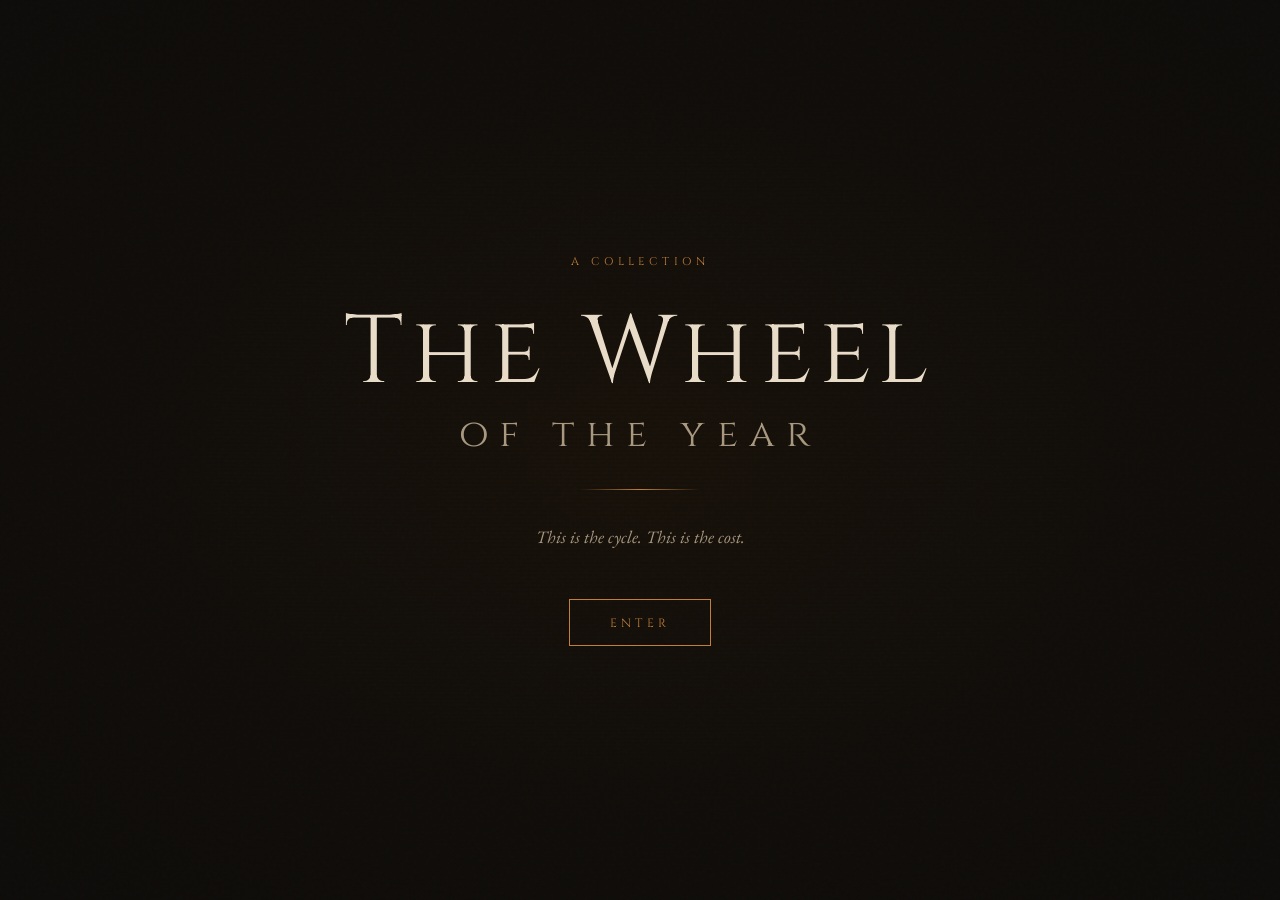
==== wheel.html @ da18263e "Initial commit" ====
<!DOCTYPE html>
<html lang="en">
<head>
<meta charset="UTF-8">
<meta name="viewport" content="width=device-width, initial-scale=1.0">
<title>The Wheel</title>
<link rel="preconnect" href="https://fonts.googleapis.com">
<link rel="preconnect" href="https://fonts.gstatic.com" crossorigin>
<link href="https://fonts.googleapis.com/css2?family=Cinzel:wght@400;600&family=EB+Garamond:ital,wght@0,400;0,500;1,400&display=swap" rel="stylesheet">
<style>
  *, *::before, *::after { box-sizing: border-box; margin: 0; padding: 0; }

  :root {
    --black: #0d0b09;
    --parchment: #e8dcc8;
    --parchment-dim: #a89880;
    --amber: #c17f3a;
    --amber-bright: #f0a855;
    --forest: #2a3d2e;
    --ash: #6b6560;
    --modal-bg: #141210;
    --modal-border: #3a3028;
  }

  html, body {
    width: 100%; height: 100%;
    background: var(--black);
    color: var(--parchment);
    font-family: 'EB Garamond', serif;
    overflow: hidden;
  }

  /* ── LANDING ── */
  #landing {
    position: fixed; inset: 0;
    display: flex; flex-direction: column;
    align-items: center; justify-content: center;
    z-index: 10;
    transition: opacity 1.2s ease;
  }

  #landing.hidden { opacity: 0; pointer-events: none; }

  .landing-bg {
    position: absolute; inset: 0;
    background:
      radial-gradient(ellipse at center, rgba(13,11,9,0.3) 0%, rgba(13,11,9,0.85) 60%, rgba(13,11,9,0.98) 100%),
      repeating-linear-gradient(
        0deg, transparent, transparent 2px,
        rgba(193,127,58,0.015) 2px, rgba(193,127,58,0.015) 4px
      );
    background-color: #1a1208;
  }

  .landing-bg::after {
    content: '';
    position: absolute; inset: 0;
    background-image: url("data:image/svg+xml,%3Csvg viewBox='0 0 256 256' xmlns='http://www.w3.org/2000/svg'%3E%3Cfilter id='noise'%3E%3CfeTurbulence type='fractalNoise' baseFrequency='0.9' numOctaves='4' stitchTiles='stitch'/%3E%3C/filter%3E%3Crect width='100%25' height='100%25' filter='url(%23noise)' opacity='0.04'/%3E%3C/svg%3E");
    opacity: 0.4;
    pointer-events: none;
  }

  .landing-content {
    position: relative; z-index: 1;
    text-align: center;
    display: flex; flex-direction: column; align-items: center;
    gap: 2rem;
  }

  .landing-eyebrow {
    font-family: 'Cinzel', serif;
    font-size: 0.7rem;
    letter-spacing: 0.4em;
    color: var(--amber);
    text-transform: uppercase;
    opacity: 0;
    animation: fadeUp 1.2s ease 0.3s forwards;
  }

  .landing-title {
    font-family: 'Cinzel', serif;
    font-size: clamp(3rem, 8vw, 6rem);
    font-weight: 400;
    color: var(--parchment);
    letter-spacing: 0.08em;
    line-height: 1.1;
    opacity: 0;
    animation: fadeUp 1.2s ease 0.6s forwards;
  }

  .landing-title span {
    display: block;
    font-size: 0.4em;
    letter-spacing: 0.3em;
    color: var(--parchment-dim);
    margin-top: 0.5rem;
  }

  .landing-divider {
    width: 120px; height: 1px;
    background: linear-gradient(90deg, transparent, var(--amber), transparent);
    opacity: 0;
    animation: fadeUp 1.2s ease 0.9s forwards;
  }

  .landing-sub {
    font-size: 1.1rem;
    font-style: italic;
    color: var(--parchment-dim);
    max-width: 40ch;
    line-height: 1.7;
    opacity: 0;
    animation: fadeUp 1.2s ease 1.1s forwards;
  }

  .enter-btn {
    margin-top: 1rem;
    background: none;
    border: 1px solid var(--amber);
    color: var(--amber);
    font-family: 'Cinzel', serif;
    font-size: 0.75rem;
    letter-spacing: 0.35em;
    text-transform: uppercase;
    padding: 0.9rem 2.5rem;
    cursor: pointer;
    transition: background 0.3s, color 0.3s;
    opacity: 0;
    animation: fadeUp 1.2s ease 1.4s forwards;
  }

  .enter-btn:hover { background: var(--amber); color: var(--black); }

  /* ── WHEEL PAGE ── */
  #wheel-page {
    position: fixed; inset: 0;
    display: flex; flex-direction: column;
    align-items: center; justify-content: center;
    opacity: 0; pointer-events: none;
    transition: opacity 1.2s ease;
  }

  #wheel-page.visible { opacity: 1; pointer-events: all; }

  .wheel-bg {
    position: absolute; inset: 0;
    background: var(--black);
  }

  .wheel-bg::before {
    content: '';
    position: absolute; inset: 0;
    background: radial-gradient(ellipse at center, #1c1508 0%, #0d0b09 70%);
  }

  .wheel-title {
    position: absolute; top: 2rem;
    font-family: 'Cinzel', serif;
    font-size: 0.7rem;
    letter-spacing: 0.4em;
    color: var(--amber);
    text-transform: uppercase;
  }

  .wheel-hint {
    position: absolute; bottom: 2rem;
    font-size: 0.85rem;
    font-style: italic;
    color: var(--ash);
    letter-spacing: 0.05em;
  }

  #wheel-svg {
    position: relative; z-index: 1;
    width: min(85vw, 85vh);
    height: min(85vw, 85vh);
  }

  .wheel-ring { fill: none; stroke: var(--ash); stroke-width: 0.5; opacity: 0.3; }
  .wheel-ring-outer { fill: none; stroke: var(--amber); stroke-width: 0.8; opacity: 0.2; }
  .wheel-spoke { stroke: var(--ash); stroke-width: 0.4; opacity: 0.2; }
  .wheel-cross-spoke { stroke: var(--ash); stroke-width: 0.3; opacity: 0.15; stroke-dasharray: 2 3; }

  .sabbat-node { cursor: pointer; transition: all 0.2s ease; }

  .sabbat-node circle {
    fill: var(--black);
    stroke: var(--ash);
    stroke-width: 0.8;
    transition: all 0.3s ease;
  }

  .sabbat-node:hover circle,
  .sabbat-node.active circle {
    fill: rgba(193,127,58,0.15);
    stroke: var(--amber-bright);
    stroke-width: 1.2;
    filter: drop-shadow(0 0 4px rgba(240,168,85,0.5));
  }

  .sabbat-node text.node-name {
    font-family: 'Cinzel', serif;
    font-size: 5.5px;
    fill: var(--parchment-dim);
    text-anchor: middle;
    dominant-baseline: middle;
    pointer-events: none;
    transition: fill 0.3s ease;
    letter-spacing: 0.5px;
  }

  .sabbat-node:hover text.node-name,
  .sabbat-node.active text.node-name { fill: var(--amber-bright); }

  .sabbat-node text.node-date {
    font-family: 'EB Garamond', serif;
    font-size: 4px;
    fill: var(--ash);
    text-anchor: middle;
    dominant-baseline: middle;
    pointer-events: none;
    font-style: italic;
  }

  .sabbat-node:hover text.node-date { fill: var(--parchment-dim); }

  .wheel-centre-title {
    font-family: 'Cinzel', serif;
    font-size: 7px;
    fill: var(--parchment-dim);
    text-anchor: middle;
    dominant-baseline: middle;
    letter-spacing: 1px;
  }

  .season-label {
    font-family: 'Cinzel', serif;
    font-size: 4px;
    fill: var(--amber);
    text-anchor: middle;
    dominant-baseline: middle;
    letter-spacing: 0.8px;
    opacity: 0.5;
  }

  /* ── PREVIEW MODAL ── */
  #modal-overlay {
    position: fixed; inset: 0;
    background: rgba(13,11,9,0.92);
    z-index: 100;
    opacity: 0; pointer-events: none;
    transition: opacity 0.4s ease;
    display: flex; align-items: center; justify-content: center;
    padding: 2rem;
  }

  #modal-overlay.visible { opacity: 1; pointer-events: all; }

  .modal {
    background: var(--modal-bg);
    border: 1px solid var(--modal-border);
    max-width: 860px; width: 100%;
    max-height: 85vh;
    overflow-y: auto;
    position: relative;
    transform: translateY(20px);
    transition: transform 0.4s ease;
    display: grid;
    grid-template-columns: 1fr 1fr;
    grid-template-rows: auto 1fr auto;
  }

  #modal-overlay.visible .modal { transform: translateY(0); }

  .modal::before {
    content: '';
    display: block;
    grid-column: 1 / -1;
    height: 2px;
    background: linear-gradient(90deg, transparent, var(--amber), transparent);
  }

  .modal-header {
    grid-column: 1 / -1;
    padding: 2rem 2rem 1rem;
    border-bottom: 1px solid var(--modal-border);
    display: flex; justify-content: space-between; align-items: flex-start;
  }

  .modal-sabbat-name {
    font-family: 'Cinzel', serif;
    font-size: clamp(1.5rem, 3vw, 2.2rem);
    font-weight: 400;
    color: var(--parchment);
    letter-spacing: 0.1em;
  }

  .modal-sabbat-date {
    font-size: 0.9rem;
    font-style: italic;
    color: var(--amber);
    margin-top: 0.3rem;
    letter-spacing: 0.05em;
  }

  .modal-close {
    background: none; border: none;
    color: var(--ash); font-size: 1.5rem;
    cursor: pointer; line-height: 1;
    padding: 0.2rem 0.5rem;
    transition: color 0.2s;
    font-family: 'Cinzel', serif;
  }

  .modal-close:hover { color: var(--parchment); }

  .modal-image {
    grid-column: 1;
    padding: 1.5rem;
    display: flex; align-items: flex-start;
  }

  .modal-image img { width: 100%; height: auto; display: block; border: 1px solid var(--modal-border); opacity: 0.9; }

  .modal-image-placeholder {
    width: 100%;
    aspect-ratio: 16/10;
    background: #1a1612;
    border: 1px solid var(--modal-border);
    display: flex; align-items: center; justify-content: center;
  }

  .modal-image-placeholder span {
    font-family: 'Cinzel', serif;
    font-size: 0.65rem;
    letter-spacing: 0.2em;
    color: var(--ash);
    text-transform: uppercase;
  }

  .modal-content {
    grid-column: 2;
    padding: 1.5rem 1.5rem 1.5rem 0;
    overflow-y: auto;
  }

  .modal-description {
    font-size: 0.95rem;
    line-height: 1.8;
    color: var(--parchment-dim);
    margin-bottom: 1.5rem;
    font-style: italic;
    padding-bottom: 1rem;
    border-bottom: 1px solid var(--modal-border);
  }

  .modal-text-label {
    font-family: 'Cinzel', serif;
    font-size: 0.6rem;
    letter-spacing: 0.3em;
    color: var(--amber);
    text-transform: uppercase;
    margin-bottom: 0.8rem;
  }

  .modal-excerpt {
    font-size: 0.95rem;
    line-height: 1.9;
    color: var(--parchment);
  }

  .modal-excerpt p + p { margin-top: 1em; }
  .modal-excerpt em { color: var(--parchment-dim); }

  .modal-footer {
    grid-column: 1 / -1;
    padding: 1rem 2rem;
    border-top: 1px solid var(--modal-border);
    display: flex; gap: 1rem; justify-content: flex-end; align-items: center;
  }

  .modal-link {
    font-family: 'Cinzel', serif;
    font-size: 0.65rem;
    letter-spacing: 0.25em;
    color: var(--amber);
    text-decoration: none;
    text-transform: uppercase;
    border-bottom: 1px solid transparent;
    transition: border-color 0.2s;
    cursor: pointer;
    background: none;
    border-left: none;
    border-right: none;
    border-top: none;
    padding: 0;
  }

  .modal-link:hover { border-bottom-color: var(--amber); }

  .modal::-webkit-scrollbar,
  .modal-content::-webkit-scrollbar { width: 4px; }
  .modal::-webkit-scrollbar-track,
  .modal-content::-webkit-scrollbar-track { background: var(--modal-bg); }
  .modal::-webkit-scrollbar-thumb,
  .modal-content::-webkit-scrollbar-thumb { background: var(--modal-border); }

  /* ── READING MODAL ── */
  #reading-overlay {
    position: fixed; inset: 0;
    background: var(--black);
    z-index: 200;
    opacity: 0; pointer-events: none;
    transition: opacity 0.5s ease;
    overflow-y: auto;
  }

  #reading-overlay.visible { opacity: 1; pointer-events: all; }

  .reading-inner {
    max-width: 680px;
    margin: 0 auto;
    padding: 4rem 2rem 6rem;
  }

  .reading-back {
    display: flex; align-items: center; gap: 0.5rem;
    background: none; border: none;
    color: var(--ash);
    font-family: 'Cinzel', serif;
    font-size: 0.65rem;
    letter-spacing: 0.3em;
    text-transform: uppercase;
    cursor: pointer;
    margin-bottom: 3rem;
    transition: color 0.2s;
    padding: 0;
  }

  .reading-back:hover { color: var(--amber); }
  .reading-back::before { content: '←'; font-family: serif; font-size: 1rem; }

  .reading-header {
    margin-bottom: 3rem;
    padding-bottom: 2rem;
    border-bottom: 1px solid var(--modal-border);
  }

  .reading-eyebrow {
    font-family: 'Cinzel', serif;
    font-size: 0.65rem;
    letter-spacing: 0.35em;
    color: var(--amber);
    text-transform: uppercase;
    margin-bottom: 1rem;
  }

  .reading-title {
    font-family: 'Cinzel', serif;
    font-size: clamp(2rem, 5vw, 3.5rem);
    font-weight: 400;
    color: var(--parchment);
    letter-spacing: 0.08em;
    margin-bottom: 0.5rem;
  }

  .reading-date {
    font-size: 1rem;
    font-style: italic;
    color: var(--amber);
    letter-spacing: 0.05em;
  }

  .reading-image {
    width: 100%;
    margin-bottom: 3rem;
    border: 1px solid var(--modal-border);
    opacity: 0.85;
    display: block;
  }

  /* prose text */
  .reading-body {
    font-size: 1.1rem;
    line-height: 1.95;
    color: var(--parchment);
  }

  .reading-body p {
    margin-bottom: 1.4em;
  }

  .reading-body p.section-break {
    text-align: center;
    color: var(--amber);
    margin: 2.5em 0;
    letter-spacing: 0.3em;
  }

  .reading-body em { color: var(--parchment-dim); }

  /* poetry text — tighter, centred option */
  .reading-body.poetry {
    font-size: 1.05rem;
    line-height: 1.7;
  }

  .reading-body.poetry p {
    margin-bottom: 0.4em;
  }

  .reading-body.poetry p.stanza-break {
    margin-bottom: 1.8em;
  }

  .reading-divider {
    width: 80px; height: 1px;
    background: linear-gradient(90deg, transparent, var(--amber), transparent);
    margin: 3rem auto;
  }

  #reading-overlay::-webkit-scrollbar { width: 4px; }
  #reading-overlay::-webkit-scrollbar-track { background: var(--black); }
  #reading-overlay::-webkit-scrollbar-thumb { background: var(--modal-border); }

  @keyframes fadeUp {
    from { opacity: 0; transform: translateY(12px); }
    to { opacity: 1; transform: translateY(0); }
  }

  @media (max-width: 640px) {
    .modal { grid-template-columns: 1fr; }
    .modal-image { grid-column: 1; }
    .modal-content { grid-column: 1; padding: 0 1.5rem 1.5rem; }
    .modal-footer { grid-column: 1; }
  }
</style>
</head>
<body>

<!-- ── LANDING ── -->
<div id="landing">
  <div class="landing-bg"></div>
  <div class="landing-content">
    <p class="landing-eyebrow">A collection</p>
    <h1 class="landing-title">
      The Wheel
      <span>of the year</span>
    </h1>
    <div class="landing-divider"></div>
    <p class="landing-sub"><em>This is the cycle. This is the cost.</em></p>
    <button class="enter-btn" onclick="enterWheel()">Enter</button>
  </div>
</div>

<!-- ── WHEEL PAGE ── -->
<div id="wheel-page">
  <div class="wheel-bg"></div>
  <p class="wheel-title">The Wheel</p>

  <svg id="wheel-svg" viewBox="0 0 200 200" xmlns="http://www.w3.org/2000/svg">
    <circle cx="100" cy="100" r="92" class="wheel-ring-outer"/>
    <circle cx="100" cy="100" r="78" class="wheel-ring"/>
    <circle cx="100" cy="100" r="24" class="wheel-ring" opacity="0.2"/>
    <circle cx="100" cy="100" r="50" class="wheel-ring" opacity="0.1"/>
    <line x1="100" y1="22" x2="100" y2="178" class="wheel-spoke"/>
    <line x1="22" y1="100" x2="178" y2="100" class="wheel-spoke"/>
    <line x1="44.9" y1="44.9" x2="155.1" y2="155.1" class="wheel-cross-spoke"/>
    <line x1="155.1" y1="44.9" x2="44.9" y2="155.1" class="wheel-cross-spoke"/>
    <text x="100" y="58" class="season-label" opacity="0.3">DARK HALF</text>
    <text x="100" y="148" class="season-label" opacity="0.3">LIGHT HALF</text>
    <text x="100" y="97" class="wheel-centre-title">THE</text>
    <text x="100" y="104" class="wheel-centre-title">WHEEL</text>

    <g class="sabbat-node" onclick="openModal('yule')">
      <circle cx="100" cy="22" r="10"/>
      <text x="100" y="21" class="node-name">YULE</text>
      <text x="100" y="27" class="node-date">Winter Solstice</text>
    </g>

    <g class="sabbat-node" onclick="openModal('imbolc')">
      <circle cx="145.1" cy="44.9" r="10"/>
      <text x="145.1" y="43.9" class="node-name">IMBOLC</text>
      <text x="145.1" y="49.9" class="node-date">~1 February</text>
    </g>

    <g class="sabbat-node" onclick="openModal('ostara')">
      <circle cx="178" cy="100" r="10"/>
      <text x="178" y="99" class="node-name">OSTARA</text>
      <text x="178" y="105" class="node-date">Spring Equinox</text>
    </g>

    <g class="sabbat-node" onclick="openModal('beltane')">
      <circle cx="155.1" cy="155.1" r="10"/>
      <text x="155.1" y="154.1" class="node-name">BELTANE</text>
      <text x="155.1" y="160.1" class="node-date">~1 May</text>
    </g>

    <g class="sabbat-node" onclick="openModal('litha')">
      <circle cx="100" cy="178" r="10"/>
      <text x="100" y="177" class="node-name">LITHA</text>
      <text x="100" y="183" class="node-date">Summer Solstice</text>
    </g>

    <g class="sabbat-node" onclick="openModal('lughnasadh')">
      <circle cx="44.9" cy="155.1" r="10"/>
      <text x="44.9" y="154.1" class="node-name">LUGHNASADH</text>
      <text x="44.9" y="160.1" class="node-date">~1 August</text>
    </g>

    <g class="sabbat-node" onclick="openModal('mabon')">
      <circle cx="22" cy="100" r="10"/>
      <text x="22" y="99" class="node-name">MABON</text>
      <text x="22" y="105" class="node-date">Autumn Equinox</text>
    </g>

    <g class="sabbat-node" onclick="openModal('samhain')">
      <circle cx="44.9" cy="44.9" r="10"/>
      <text x="44.9" y="43.9" class="node-name">SAMHAIN</text>
      <text x="44.9" y="49.9" class="node-date">~31 October</text>
    </g>
  </svg>

  <p class="wheel-hint">Select a sabbat to read</p>
</div>

<!-- ── PREVIEW MODAL ── -->
<div id="modal-overlay" onclick="closeModalOnOverlay(event)">
  <div class="modal" id="modal">
    <div class="modal-header">
      <div>
        <h2 class="modal-sabbat-name" id="modal-name">—</h2>
        <p class="modal-sabbat-date" id="modal-date">—</p>
      </div>
      <button class="modal-close" onclick="closeModal()">✕</button>
    </div>
    <div class="modal-image">
      <div class="modal-image-placeholder" id="modal-image-wrap">
        <span>Image forthcoming</span>
      </div>
    </div>
    <div class="modal-content">
      <p class="modal-description" id="modal-description">—</p>
      <p class="modal-text-label" id="modal-text-label">—</p>
      <div class="modal-excerpt" id="modal-excerpt">—</div>
    </div>
    <div class="modal-footer">
      <button class="modal-link" id="modal-read-btn" onclick="openReading()">Read the full piece</button>
    </div>
  </div>
</div>

<!-- ── READING MODAL ── -->
<div id="reading-overlay">
  <div class="reading-inner">
    <button class="reading-back" onclick="closeReading()">Back to the wheel</button>
    <div class="reading-header">
      <p class="reading-eyebrow" id="reading-eyebrow">—</p>
      <h1 class="reading-title" id="reading-title">—</h1>
      <p class="reading-date" id="reading-date">—</p>
    </div>
    <img id="reading-image" class="reading-image" src="" alt="" style="display:none"/>
    <div class="reading-divider"></div>
    <div class="reading-body" id="reading-body"></div>
  </div>
</div>

<script>
// ── DATA ──
// To add a full piece: populate the fullText property with <p> tags.
// For poetry use class="stanza-break" on blank-line paragraphs.
// Section breaks use <p class="section-break">— — —</p>

const sabbats = {
  yule: {
    name: "Yule",
    date: "Winter Solstice — c. 21 December",
    eyebrow: "The Vignettes",
    description: "The longest night. The year at its deepest dark, the fire kept low within walls of stone. The bright one returns, born again at the hinge of the year. We hold our breath alongside the sky.",
    textLabel: "From the Vignettes",
    excerpt: `<p>We kept the fires low on the longest night.</p>
              <p>Not from neglect. Every hearth had been tended since dark fell, the wood stacked, the flames kept. But low was right for the longest night — the light held close rather than thrown outward, the village folding in on itself the way the year folded in on itself.</p>
              <p><em>The light in the window changed quality just before dawn. Those of us who were still awake felt it before we saw it. A shift in the dark. Something released. Something taken up.</em></p>`,
    imageSrc: "Yule2.png",
    fullText: `
      <p>We kept the fires low on the longest night.</p>
      <p>Not from neglect. Every hearth had been tended since dark fell, the wood stacked, the flames kept. But low was right for the longest night — the light held close rather than thrown outward, the village folding in on itself the way the year folded in on itself, drawing everything toward the centre.</p>
      <p>The animals were quiet in their byres. The dogs did not bark.</p>
      <p>Snow had been threatening since noon and had not come. The sky held its breath. The stars were unusually bright above the frost-stiff fields, the cold of them a presence rather than an absence, something with weight.</p>
      <p>On the far hill, the hall fire burned.</p>
      <p>Not low. Steady and upright and visible from every corner of the village, the one fire that did not fold inward on this night, the one light held outward. We did not look at it directly. We had all lived here long enough to know that the hall fire on the longest night was not for looking at directly. It was for knowing was there. It was for the particular quality of warmth that comes not from a fire you can see but from a fire you know is burning.</p>
      <p>Toward midnight the wind dropped completely.</p>
      <p>We held our breath alongside the sky.</p>
      <p>In the stone building on the hill's other side — not the hall, the lower place, the one with the single window that glowed orange through the dark — something was happening that had happened every year since before the oldest among us could remember, and would happen every year after the youngest had gone to their rest.</p>
      <p>The light in the window changed quality just before dawn.</p>
      <p>Those of us who were still awake felt it before we saw it. A shift in the dark. Something released. Something taken up.</p>
      <p>By the time the first grey light came over the eastern fields the dogs were moving again, restless and glad, and the cattle in their byres had turned to face the doors.</p>
      <p>The year's new fire was lit from the old.</p>
      <p>We exhaled.</p>
    `
  },

  imbolc: {
    name: "Imbolc",
    date: "~1 February — First Light",
    eyebrow: "The Companion Prose",
    description: "The first breath of the returning year. Brigid's flame lit in the darkness, snowdrops pushing through frozen ground. The light is thin but certain. We make crosses for our doors and tend the hearth against the cold that is not yet done.",
    textLabel: "From the Companion Prose",
    excerpt: `<p>From outside, Tom and David's front window was the warmest thing on the street.</p>
              <p>The beeswax candles were everywhere — small points of amber light that had nothing of the electric about them, just the warm unsteady honey glow of something made from living things burning slowly and sweetly in the February dark.</p>
              <p><em>Eight snowdrops, fully open, their small white heads bowed slightly under the weight of the afternoon's snow, their green stems impossibly delicate against the grey February flagstones.</em></p>`,
    imageSrc: "",
    fullText: `
      <p>The snow had been falling since two.</p>
      <p>Not dramatically — just steadily, the quiet determined kind that doesn't announce itself, that you notice has been happening for a while before you register that it's happening at all. It had settled on the window boxes of the terrace and on the doorsteps and on the rooftops in an even, patient layer, and it had muffled the street sounds the way snow always does, that particular February hush that makes a city briefly unfamiliar and briefly, grudgingly beautiful.</p>
      <p>From outside, Tom and David's front window was the warmest thing on the street.</p>
      <p>The beeswax candles were everywhere — on the windowsill, on the mantelpiece visible through the glass, small points of amber light that had nothing of the electric about them, just the warm unsteady honey glow of something made from living things burning slowly and sweetly in the February dark. The whole terrace frontage held that light the way a face holds an expression — quietly, without effort, entirely itself.</p>
      <p>On the door, at eye height, the cross from last year.</p>
      <p>It had been there since the previous Imbolc, fixed above the door with a piece of twine that had weathered through eleven months of rain and wind and the particular indignities of a city terrace. The straw had gone pale and dry and slightly twisted, the cross shape still legible but softened by the year, the way things soften when they've been doing their job for a long time. Snow had settled along its top arm in a thin white line.</p>
      <p class="section-break">— — —</p>
      <p>The chai came in mismatched mugs, the way everything in Tom and David's house came — not because they didn't have a matching set but because the mismatched ones had been accumulated over years and each one had a history and the matching set was in the back of the cupboard waiting for an occasion that never quite arrived.</p>
      <p>Morgan wrapped both hands around the mug and felt February leave the fingers one by one.</p>
      <p>"How long has this been on?" Lara asked, already halfway through hers.</p>
      <p>"Since three," Tom said, with the satisfaction of a man who had planned this correctly.</p>
      <p>"You started the chai at three," David said, "and then kept adding things to it for an hour and a half and now it's a different chai to the one you started."</p>
      <p>"It's an evolved chai," Tom said. "It grew into itself."</p>
      <p>"It's extraordinary," Karen said, and meant it.</p>
      <p class="section-break">— — —</p>
      <p>The yard was blue-dark now, the last of the February dusk gone, the snow still falling in small unhurried flakes that caught the kitchen light coming through the window and disappeared. The eight planter labels were dusted white again. The snowdrops in the Imbolc planter held their position — heads bowed, stems impossibly fine, the eight of them luminous in the low light in the way white things are luminous in snow.</p>
      <p>David crouched by the planter and held the old cross for a moment, his hands around it the way you hold something you are about to let go of and want to hold correctly for the last time. Then he pressed it gently into the soil at the planter's edge, working it down until it was anchored, the pale weathered straw resting against the dark earth alongside the snowdrop stems.</p>
      <p>The cross that had held the year gave itself back to the ground it had come from.</p>
      <p>Tom put his hand briefly on David's shoulder.</p>
      <p class="section-break">— — —</p>
      <p>They stood in a rough circle around the table, crosses in hand, and for a moment the kitchen was simply quiet — six people in February holding something they had made with their own hands, something that would go above six different doors in six different parts of the city and hold six different thresholds through the turning year.</p>
      <p>Tom spoke first.</p>
      <p>"Thank you," he said. Simply, directly, without comedy or elaboration. "For the dark. For all of it. Thank you."</p>
      <p>Karen held her star-cross to her chest briefly, her eyes closed. "For the ones who kept the fires," she said quietly. "The ones here and the ones not here. Thank you."</p>
      <p>Lara's thumb moved over the centre of her cross. "For what held," she said. "Through all of it. Thank you."</p>
      <p>David looked at his cross for a long moment. "For what grows in the dark without being asked to," he said. "For what comes back. Thank you."</p>
      <p>Harry held his lopsided cross in both hands and looked at it with an expression that had the whole year in it. "For what holds across distance," he said. "For what doesn't need to be in the same room to be real. Thank you."</p>
      <p>They all looked at Morgan.</p>
      <p>"For the in-between," Morgan said. "For the neither and the both and the space between the dark and the light where the first things grow. Thank you."</p>
      <p>The candles held their flames perfectly still.</p>
      <p class="section-break">— — —</p>
      <p>Morgan stood on the pavement for a moment after the others had gone, the way Morgan always stood at the end of things — at the threshold, at the edge, in the last moment before the ordinary resumed. The snow fell softly onto Morgan's shoulders and into Morgan's hair and onto the cross held in both hands, the straw pale against the February dark.</p>
      <p>The street was quiet. The city was quiet. The snow went on doing its quiet work.</p>
      <p>In the yard behind the terrace, alongside eight snowdrop heads bowed under their thin white covering, the old cross settled further into the dark soil, the year's work complete, the year's new work begun.</p>
      <p>Morgan turned and walked into the snow.</p>
      <p>Above six doors across the city, before the night was out, six crosses would be fixed in place — one nearly perfect, one lopsided with conviction, one competent and quiet, one a star by any reasonable measure, one made with the threshold figure's care, and one that was, whatever else it was, entirely and completely Tom.</p>
      <p>The wheel had turned.</p>
      <p>The light was returning.</p>
      <p>It was enough.</p>
    `
  },

  ostara: {
    name: "Ostara",
    date: "Spring Equinox — c. 20 March",
    eyebrow: "The Vignettes",
    description: "The light and the dark stand equal. The mantle passes without battle, without ceremony. One face of the king giving way to the next, as the year gives way to itself in turning. The field begins to say something with its colour.",
    textLabel: "From the Vignettes",
    excerpt: `<p>We knew before we saw it.</p>
              <p>The light had been changing for weeks — arriving a little earlier each morning and staying a little later each evening, the difference too small to measure on any single day and unmistakable across the span of them.</p>
              <p><em>At the field's crossing, we left what we had brought. We did not linger. We set it down and walked back and did not look behind us, because some things are witnessed by the leaving rather than the watching.</em></p>`,
    imageSrc: "",
    fullText: `
      <p>We knew before we saw it.</p>
      <p>The light had been changing for weeks — not dramatically, not all at once, but in the particular way it changed at this time of year, arriving a little earlier each morning and staying a little later each evening, the difference too small to measure on any single day and unmistakable across the span of them. The fields were beginning to say something with their colour. The birds had been saying it for a fortnight.</p>
      <p>We had been watching the hall.</p>
      <p>Not constantly. Not with urgency. Just the way you watch something you know is coming, the way you watch a sky that has weather in it, with the peripheral attention of people who have learned that the important things announce themselves quietly and only to those who are already paying attention.</p>
      <p>The morning it happened the air was different before we opened our doors.</p>
      <p>Softer. The frost still on the ground but the quality of the cold changed, something taken out of it, the edge gone. The mud at the field's edge had begun to consider moving. In the hedgerow the first green was showing, small and tentative and entirely certain.</p>
      <p>We went about our work.</p>
      <p>We did not go to the hall.</p>
      <p>At the field's edge, where the two paths crossed, we left what we had brought — bread, a cup of something dark, the first green cutting from the hedgerow. We did not linger. We set it down and walked back and did not look behind us, because some things are witnessed by the leaving rather than the watching.</p>
      <p>By midmorning the hall fire had changed.</p>
      <p>Still burning. Always burning. But different — brighter, the smoke rising straighter, the light it threw across the hillside the particular gold of a thing that has come into its full authority and knows it.</p>
      <p>In the lower field the ewes were loud with their lambs.</p>
      <p>We did not speak of what had changed in the hall. We had no need to speak of it. We had felt the shift in the air before we opened our doors, had seen it in the hedgerow and the mud and the way the dogs were carrying themselves, and that was enough, that was the whole of it.</p>
      <p>The mantle had moved.</p>
      <p>The year had stepped into its green half.</p>
      <p>We went back to our work and the work was lighter than it had been yesterday, though nothing about it had changed.</p>
    `
  },

  beltane: {
    name: "Beltane",
    date: "~1 May — The Fire Festival",
    eyebrow: "The Companion Prose",
    description: "The year at its most alive. The hawthorn out, the fires lit, the world saying yes at full volume. The green king walks into the wood and the wood erupts. The tending done in full daylight, in full company, the sacred inside the noise of celebration.",
    textLabel: "From the Companion Prose",
    excerpt: `<p>The hawthorn was out.</p>
              <p>Not the suggestion of it, not the first tentative white along the hedgerow, but fully, completely, recklessly out — every branch of the old tree at the garden's edge loaded with blossom until it bowed slightly under its own extravagance, and the smell of it moving across the grass in warm pulses.</p>
              <p><em>The fire was already laid but not yet lit, a careful construction of seasoned oak in the centre of the lawn, patient and waiting.</em></p>`,
    imageSrc: "",
    fullText: `
      <p>The hawthorn was out.</p>
      <p>Not the suggestion of it, not the first tentative white along the hedgerow, but fully, completely, recklessly out — every branch of the old tree at the garden's edge loaded with blossom until it bowed slightly under its own extravagance, and the smell of it moving across the grass in warm pulses with every shift of the May evening air. Sweet and green and faintly animal. The smell that doesn't have a polite name.</p>
      <p>The fire was already laid but not yet lit, a careful construction of seasoned oak in the centre of the lawn, patient and waiting. Around it the grass had been pressed flat by feet arriving all afternoon, and at the far end of the garden the maypole stood with its ribbons hanging loose in the still air — red and white and green and gold, catching the last of the five o'clock sun.</p>
      <p>Somewhere in the apple tree, a blackbird was being completely unreasonable about it all.</p>
      <p>The table was full. Bread and cheese and early strawberries and things in bowls covered with cloth against the bees, and at the centre of it the sun-plate, waiting. Bottles stood at the table's edge without ceremony — wine dark and wine pale, and a jug of lemonade sweating quietly in the warmth, a sprig of mint laid across its mouth.</p>
      <p>At the garden's centre, older than anyone's memory of the garden, a stone sundial stood in the grass with moss in its lettering, patient and permanent.</p>
      <p>The light was that particular gold that only happens in late April, low and warm and slightly disbelieving of itself, the kind of light that makes everything it touches look like it's been keeping a secret all winter and has finally decided to tell it.</p>
      <p class="section-break">— — —</p>
      <p>Harry lit it without announcement.</p>
      <p>The dancing was still unwinding, the guitar still finding its way through something slow and evening-shaped, and he simply walked to the fire, crouched down at the base of the oak construction, and struck a match. He held it to the kindling with both hands cupped around the small flame the way you cup your hands around something you don't want the wind to take.</p>
      <p>It caught on the second try.</p>
      <p>He stayed crouched for a moment, watching the flame move from kindling to the first thin branches, making sure. Then he stood, put his hands in his pockets, and stepped back.</p>
      <p>That was all.</p>
      <p>Lara stood at Harry's shoulder and watched the fire take.</p>
      <p>"There he is," she said quietly.</p>
      <p>Harry nodded once.</p>
      <p class="section-break">— — —</p>
      <p>It started with Morgan sitting down.</p>
      <p>Not at the fire's edge exactly, but close enough to feel the heat on one side and the cool May dark on the other. Someone had brought a low wooden stool from the kitchen and set it near the flames without being asked, as though the garden had anticipated the need. Morgan sat, and settled, and the guitar found a drone — a single open chord, low and warm, held without progression. Just a sound. Just the underneath of things.</p>
      <p>David's hands found the tabletop again, softer this time. A heartbeat. Steady and unhurried.</p>
      <p>The garden didn't go silent so much as it leaned in.</p>
      <p><em>There was a man who walked into the woods in May.</em></p>
      <p><em>He didn't know why. He'd told himself he was going for the air, for the exercise, for no particular reason at all. But his feet knew the way without being shown, and the path he followed was not the one he'd taken before, and the wood that closed around him was greener and louder and more alive than any wood he could remember, as though the year had been saving itself for this particular evening and had decided, without consulting him, that he was the reason.</em></p>
      <p><em>The birds were loud with it. The bees were loud with it. The whole wood was loud with something that had no name except yes.</em></p>
      <p>Morgan paused. The drum held the heartbeat. The guitar held the drone.</p>
      <p><em>"Yes,"</em> Morgan said quietly.</p>
      <p>The fire crackled once, sharp and clean, as though it agreed.</p>
      <p class="section-break">— — —</p>
      <p>And in the garden, the fire burned down to its last coal, a single point of deep red light in the May dark, steady and unhurried, burning long after it had any reason to.</p>
      <p>The hawthorn gave off its sweetness to no one and everyone.</p>
      <p>The sundial held the dark patiently, waiting for the sun it knew was coming.</p>
      <p>The wheel had turned.</p>
      <p>The year was open.</p>
    `
  },

  litha: {
    name: "Litha",
    date: "Summer Solstice — c. 21 June",
    eyebrow: "The Vignettes",
    description: "The year at its peak, the dark already invisibly returning. We go out, not in. Fires on the hill, the brief night witnessed rather than slept through. The fullness held in the knowledge of what the fullness contains.",
    textLabel: "From the Vignettes",
    excerpt: `<p>We did not sleep the short night.</p>
              <p>Not from anxiety — there was nothing anxious about it. We stayed awake because the short night asked to be witnessed, the way the long night asked to be held. Different vigils for different hinges of the year.</p>
              <p><em>The hinge of the year turning on its point, the light at its peak, the dark at its furthest and beginning its return.</em></p>`,
    imageSrc: "",
    fullText: `
      <p>We did not sleep the short night.</p>
      <p>Not from anxiety — there was nothing anxious about it, there never had been. We stayed awake because the short night asked to be witnessed, the way the long night asked to be held. Different vigils for different hinges of the year. At Yule we folded inward and kept our fires low and waited. At Litha we went out.</p>
      <p>The fires on the hill had been burning since before dark.</p>
      <p>Not the hall fire — the open fires, the ones we built ourselves on the high ground above the village where you could see in every direction, where the sky was biggest, where the light at midsummer barely left before it began returning. We had carried the wood up in the afternoon, the long golden afternoon that went on and on, the sun refusing to drop, the air warm and loud with insects and the smell of the hay cut that week lying in the fields below.</p>
      <p>We sat with the fires through the brief dark.</p>
      <p>The hill was loud with us — voices and movement and the particular looseness of people awake at an hour the body doesn't expect wakefulness, a little giddy with the heat and the light and the knowledge of what the night was. Children who should have been sleeping were not sleeping and we let them stay because this was the night for staying.</p>
      <p>On the far side of the hill, away from our fires, the other fire burned.</p>
      <p>We felt it more than saw it. A brightness at the hill's edge that had a different quality to our own fires — older, steadier, the kind of light that knows what it is for. We did not go to it. We kept our own fires and let that one keep itself.</p>
      <p>Just before the sky began to lighten in the northeast the hill went quiet.</p>
      <p>Not silent — the insects were still loud, the fire still crackling, a child still awake somewhere at the hill's edge. But quiet underneath all of that. A held quality. The hinge of the year turning on its point, the light at its peak, the dark at its furthest and beginning its return.</p>
      <p>We felt it the way we always felt it.</p>
      <p>Not loss. Not yet. Just the knowledge of what the fullness contained.</p>
      <p>The sky began to lighten.</p>
      <p>We fed the fires one last time and watched the sun come up over the eastern fields, the same sun that had barely gone, the long gold of it lying across the hay and the rooftops and the faces of the people on the hill who had stayed awake to see it.</p>
      <p>We came down off the hill with the sunrise at our backs.</p>
      <p>The village smelled of woodsmoke and cut hay and the particular sweetness of a night spent outside in midsummer.</p>
      <p>We went to our beds as the light was already climbing.</p>
    `
  },

  lughnasadh: {
    name: "Lughnasadh",
    date: "~1 August — First Harvest",
    eyebrow: "The Companion Prose",
    description: "The summer's in the barn. The work of the sun is done. The first cut, the first acknowledgment that the light is leaving — not with grief but with the willingness the cycle requires. The bread baked by hand. The fire kept. The cost borne together.",
    textLabel: "From the Companion Prose",
    excerpt: `<p>The incense had been burning since noon.</p>
              <p>Not heavily — Harry knew the difference between a room that breathed and a room that choked — but steadily, the small braziers on the altar tended through the afternoon until the smell had worked its way into every corner of the flat.</p>
              <p><em>"The summer's in the barn," Harry said softly. Not a line from any script. Just the truth of it, said plainly.</em></p>`,
    imageSrc: "",
    fullText: `
      <p>The incense had been burning since noon.</p>
      <p>Not heavily — Harry knew the difference between a room that breathed and a room that choked — but steadily, the small braziers on the altar tended through the afternoon until the smell had worked its way into every corner of the flat, into the curtains and the books on the shelves and the dried herbs hanging in the kitchen doorway. Mugwort and meadowsweet and something underneath them both that was just August, just the particular smell of a summer that knew it was ending.</p>
      <p>The flat was small and warm and entirely itself. Low ceilings. Shelves crowded with things that had been kept because they mattered. A coat on the hook by the door that wasn't Harry's.</p>
      <p>The altar was in the corner where it always was. At its centre the space he had left without quite deciding to leave it, a bare patch of cloth the size of two hands, waiting for what the evening would bring.</p>
      <p>On the shelf above it, a mug with a chip in the handle that Harry never used because it wasn't his to use.</p>
      <p>Harry sat in the chair nearest the altar and waited for his people to arrive.</p>
      <p class="section-break">— — —</p>
      <p>He thought about the grandfather without meaning to. Not sadly exactly — or not only sadly. The man had been old and pagan and had died in his own bed in the right season with his family around him and his gods in the room. Harry had met him twice. Large hands. A laugh that arrived before the joke did. The kind of person who made you feel that the ground under your feet was more solid than you'd previously given it credit for.</p>
      <p>He heard the gate. He didn't get up. He just turned his head toward the door and listened to the familiar sound of people who had keys using them.</p>
      <p>"Harry," Lara said, from the doorway.</p>
      <p>Not a question. Just his name, said the way she said it when she knew what a room had been doing before she arrived.</p>
      <p>"In here," he said.</p>
      <p class="section-break">— — —</p>
      <p>It was Morgan whose hands paused first.</p>
      <p>Morgan's hands simply paused on the fresh length of straw, and then began. Differently this time. More slowly. With the particular attention reserved for things that mattered beyond the personal.</p>
      <p>The table went quieter without going silent.</p>
      <p>Morgan folded and crossed and bound, unhurried, and when the shape needed something more held it out across the table without looking up.</p>
      <p>Lara took it. Added her part. Passed it left.</p>
      <p>Karen received it with both hands, the way you receive something fragile, and worked in silence for a moment, her head bent, and passed it on.</p>
      <p>Tom took it and his face was entirely unguarded now, the warmth and the comedy set completely aside. He added what he could and held it out to David.</p>
      <p>David took it with both hands and worked carefully and passed it to Harry.</p>
      <p>Harry took it. The flat was very quiet.</p>
      <p>He worked slowly. His hands knew what they were doing even if he hadn't known five minutes ago that they were going to do it. He folded the last piece into place and bound it with a length of the red twine and held the finished dolly in both palms for a moment.</p>
      <p>Harry moved Morgan's jar of blackberry and sloe gently to one side and set the dolly in the empty space on the altar cloth.</p>
      <p>It fit exactly, the way things fit when they were always meant to go somewhere and have simply been waiting for the right hands to put them there.</p>
      <p class="section-break">— — —</p>
      <p>Tom sat up straight. "You got it fixed," he said.</p>
      <p>"July," Harry said, crouching at the grate.</p>
      <p>Tom looked at the fireplace. Then at the altar. Then at Harry's back, crouched over the kindling with a match in his hand.</p>
      <p>"July," Tom repeated quietly, to himself, understanding settling over his face like the warmth that was about to come off the hearthstone.</p>
      <p>Harry struck the match.</p>
      <p class="section-break">— — —</p>
      <p>The five of them gathered around the hearthstone and Harry held a lit taper to the contents and the dollies caught slowly, the straw darkening before the flame took it, and then all at once they were burning — a clean bright flare that lasted only a moment before settling into a steady small fire in the iron belly of the cauldron.</p>
      <p>"The summer's in the barn," Harry said softly. Not a line from any script. Just the truth of it, said plainly, the way Harry said things when he meant them entirely.</p>
      <p>"The work of the sun is done," Lara answered.</p>
      <p>The cauldron burned down to ash.</p>
      <p>The grandfather's dolly stood on the altar cloth in the firelight, patient and unhurried, holding its place until Imbolc.</p>
      <p class="section-break">— — —</p>
      <p>"He'll be home for the equinox," Harry said quietly. "Marcus."</p>
      <p>Morgan looked up from the fire.</p>
      <p>"The whole year," Lara said softly. Not a question.</p>
      <p>"The whole year," Harry said. "They knew at Samhain. The family wanted — they wanted every one. Every festival. All of them together."</p>
      <p>"Good," Karen said quietly. "That's exactly right."</p>
      <p>The grandfather's dolly would wait on the altar through the long dark, holding what it held, until Imbolc came and the ground softened and Harry's hands and five other pairs of hands returned it to the earth it had come from.</p>
      <p>Until then the fire would keep.</p>
      <p>Until then they would keep it.</p>
      <p>The wheel had turned. The cost was known.</p>
      <p>This is the cycle. This is the cost.</p>
    `
  },

  mabon: {
    name: "Mabon",
    date: "Autumn Equinox — c. 22 September",
    eyebrow: "The Vignettes",
    description: "The light and the dark stand equal again. The apples cut to show the stars at their cores. The last sheaf bound and left at the field's crossing. The year turning its face toward the dark, willingly, as it always has.",
    textLabel: "From the Vignettes",
    excerpt: `<p>We noticed it in the quality of the morning light first.</p>
              <p>The light itself had changed quality overnight, the gold of it deeper and more amber, the shadows longer even at noon, the whole world looking slightly more like a painting of itself than it had the day before.</p>
              <p><em>The light stood equal with the dark for one day. We felt it in our bodies — not as an abstraction, not as a calculation, but as a physical fact.</em></p>`,
    imageSrc: "Mabon.png",
    fullText: `
      <p>We noticed it in the quality of the morning light first.</p>
      <p>Not the length of it — we had been watching the days shorten since Litha, the evenings arriving earlier, the mornings taking longer to fully commit. That had been gradual, measurable, the kind of change you track. This was different. The light itself had changed quality overnight, the gold of it deeper and more amber, the shadows longer even at noon, the whole world looking slightly more like a painting of itself than it had the day before.</p>
      <p>The apples were ready.</p>
      <p>We had known they were coming — had watched them swell and redden through August, had felt the weight of them in the branches when we passed beneath the trees. But the morning of the equinox they were simply ready in a way they had not been the morning before, the way things are ready at the right moment as opposed to merely ripe.</p>
      <p>We cut them open.</p>
      <p>The stars at their cores. We always checked for the stars, had always checked, would always check. The five-pointed dark at the centre of each half, the seeds in their chambers, the whole year's work held in the geometry of a piece of fruit. We set the halves out on the low wall by the field and did not go back for them.</p>
      <p>Someone else's breakfast.</p>
      <p>We brought in what needed bringing in.</p>
      <p>Not urgently. Not with grief. The urgency was past and the grief, such as it was, was the grief of something known and accepted and prepared for, the way you prepare for winter not because winter is wrong but because winter is and the preparation is the right response to the rightness of it.</p>
      <p>At the field's crossing we left the last sheaf, bound with straw, the head of it bowed toward the earth. We left it and did not look back. By morning it would be gone and we would not speak of where it had gone because we had never spoken of where it went and our grandmothers had never spoken of it and that silence was itself part of the keeping.</p>
      <p>The light stood equal with the dark for one day.</p>
      <p>We felt it in our bodies the way we always felt it — not as an abstraction, not as a calculation, but as a physical fact, the way you feel a balance point, the moment of perfect poise before the tipping.</p>
      <p>Then the dark began to take its portion back.</p>
      <p>We watched the sun go down behind the western hill, deeper into the year's amber, and we went inside, and we built our fires up rather than letting them down, the first evening of the dark half requiring a different kind of fire to the last evening of the light.</p>
      <p>The dogs came in with us.</p>
      <p>The year turned its face toward the dark.</p>
      <p>We set another log on and waited for Samhain.</p>
    `
  },

  samhain: {
    name: "Samhain",
    date: "~31 October — The Dark Festival",
    eyebrow: "The Companion Prose",
    description: "The year's threshold. The veil thin, the dead close, the Hunt riding the night sky. The work of the cross-quarter done in firelight and candlelight, in a circle on the floor, the outermost ring of the wood just beyond the window glass.",
    textLabel: "From the Companion Prose",
    excerpt: `<p>It was half-past midnight on Samhain.</p>
              <p>We were sitting in a circle on Lara's living room rug, our knees nearly touching because the room wasn't built for gatherings.</p>
              <p><em>And then. The candle in the pasta jar stopped moving. A thin column of light, perfectly vertical, burning without tremor in a room that hadn't changed, in a draft that hadn't stopped.</em></p>`,
    imageSrc: "Samhain.png",
    fullText: `
      <p>The radiator in the corner was knocking — three sharp clicks and a long, wet hiss, regular as a faulty clock. Four floors down, the night buses were still cutting through the rain on the ring road, their low, diesel rumble vibrating up through the concrete foundations of the block and into the soles of my bare feet. It was half-past midnight on Samhain.</p>
      <p>We were sitting in a circle on Lara's living room rug, our knees nearly touching because the room wasn't built for gatherings.</p>
      <p>To my left, Lara and Karen sat shoulder to shoulder, Karen's fingers hooked lightly into the belt-loop of Lara's jeans, their breathing synchronous and quiet. Across from them were Tom and David, their heavy winter coats still draped over the back of the sofa behind them, smelling of cold wool and wet tarmac. And to my right sat Harry, his hands tucked into his sleeves, his eyes fixed on the floorboards. His partner, Marcus, was three hundred miles south in a terrace house in Bristol, probably sleeping under two duvets, completely unaware of the hour or the weight of the air in this room.</p>
      <p>And then me. Morgan. I sat between Harry and David, cross-legged, my spine curved against the draft coming off the balcony door.</p>
      <p>People like me spend a lot of time explaining what we are, balancing on the thin edge between one word and another. But on a night like tonight, the middle-ground feels less like a modern argument and more like an old inheritance. If the year has a threshold that is neither summer nor winter, then it makes sense that the people tending it should have boundaries of their own that blur a little around the edges.</p>
      <p>In the center of our six pairs of feet lay the altar.</p>
      <p>It was a collection of things we'd carried in our pockets or scraped together from the shelves of the charity shop down the road. There was a flat greystone from a beach in Wales that David had kept in his sock drawer; a grey gull feather Lara had found in the gutter outside the garage; a chipped ceramic cup Tom had brought, filled with cheap red wine; and a single beeswax candle stuck down into a glass jar that still had the faint, sweet smell of supermarket tomato sauce around the rim.</p>
      <p class="section-break">— — —</p>
      <p>Lara had cleared the coffee table before we arrived. She'd laid out the altar objects herself, each one placed with the quiet, unhurried care of someone who had done this enough times that the doing had become its own kind of prayer.</p>
      <p>We settled into the circle without being directed. Four years of Samhains will do that; your body remembers where it belongs before your mind has finished arriving.</p>
      <p>"Right," Lara said, sitting back on her heels. "Quarters. North is — " she tilted her head toward the kitchen wall, " — roughly that way, I think. The compass app disagreed with itself last year and I've stopped trusting it."</p>
      <p>"North is toward the fridge," Tom said. "I've decided. The fridge is north. It's cold, it's where the food lives, it makes sense."</p>
      <p>"The fridge is north," David confirmed, with the solemn gravity of a man ratifying a treaty.</p>
      <p>When it came to closing the circle, they all looked at me. They always did. I was the edge of things. The in-between. It made a kind of sense that I should be the one to mark where the edge was.</p>
      <p>I spoke the closing words. I knew them well enough by now that I didn't have to think about them, which meant I could feel the room while I said them — feel the quality of the air shifting, the way a space will shift when you draw a line around it and mean it.</p>
      <p>And then.</p>
      <p>The candle in the pasta jar stopped moving.</p>
      <p>It had been guttering in the draft from the balcony door since Lara first lit it — a small, restless flutter, the flame leaning and recovering, leaning and recovering. Now it stood completely still. A thin column of light, perfectly vertical, burning without tremor in a room that hadn't changed, in a draft that hadn't stopped.</p>
      <p>I felt it before I understood it. Something settling into the room the way a hand settles onto a shoulder — quiet, deliberate, without announcement. A weight that was not heavy. A presence that was not large but was very, very old.</p>
      <p>I didn't say anything. I let my hands rest open on my knees.</p>
      <p>Lara was the last to feel it. I watched the moment it reached her — her shoulders dropped, not with tiredness but with recognition, the way you drop your shoulders when you walk through your own front door. She looked across the altar at me, and I looked back at her, and neither of us spoke.</p>
      <p>The work could begin.</p>
      <p class="section-break">— — —</p>
      <p>"Is it time?" Karen whispered.</p>
      <p>"The dark has been complete since five," I told her. "The streets are as quiet as they're going to get. It's time."</p>
      <p>Lara didn't hesitate. She set her thumbs deep into the crust and pulled, splitting the white supermarket cob down the center with a clean, practiced motion. The sound of the loaf tearing went through the room like a dead-bolt sliding home.</p>
      <p>"To the Goddess," Lara said. "From the King. The harvest is in the barn, Mother. The work of the sun is done."</p>
      <p>Harry took the bread from her palm without a single beat of delay.</p>
      <p>"My Lord," Harry answered. "The earth receives it. The ground remembers what the sun gave."</p>
      <p class="section-break">— — —</p>
      <p>Harry passed six hazelnuts around the circle. Each of us took one, holding the smooth hard shell in our palms, letting the warmth of our skin take the chill off the wood.</p>
      <p>Lara set the cast-iron pan onto the portable gas ring and clicked the ignition. The blue flames hissed into life. She looked up at me, and I moved without being asked, settling onto my knees beside the ring and wrapping both hands around the pan handle. The iron was cold for a moment, then not.</p>
      <p>"This is for Marcus," Harry said softly, placing his nut on the left side of the pan. "To see if the distance holds."</p>
      <p>I kept the heat steady. That was all.</p>
      <p>Then, pop.</p>
      <p>Tom's nut cracked clean down the centre and jumped two inches into the air. We all laughed.</p>
      <p>But Harry's nut stayed whole. It sat in the iron turning a deep rich brown, its oil sizzling quietly against the metal, and I felt the steadiness of it through my hands where they held the pan — the same steadiness the room had held since the candle stopped moving, the same patient, unhurried weight.</p>
      <p>Harry let out a long slow breath, his shoulders dropping.</p>
      <p>"It holds," Karen said, nudging him with her slipper. "The distance doesn't mean a thing to the root."</p>
      <p class="section-break">— — —</p>
      <p>I reached for the central sauce-jar altar and tilted the hot glass until the pooled white beeswax began to run. I poured it slowly into the chipped ceramic cup of cold red wine. The wax hit the surface with a soft hiss, freezing instantly into pale twisting ribbons against the dark liquid. The others leaned in, our six heads close under the salt-lamp glow.</p>
      <p>Harry spoke first.</p>
      <p>"The spiral," he said quietly. "The path downward."</p>
      <p>I looked at where the coil narrowed to its single anchored point against the edge of the clay.</p>
      <p>"And the holding," I said.</p>
      <p>Nobody added anything. Nobody needed to.</p>
      <p class="section-break">— — —</p>
      <p>We'd planned for this. Every Samhain for four years, Lara's living room became somewhere else entirely.</p>
      <p>Harry reached under the sofa and produced the tissue-paper campfire. He clicked the switch and it bloomed orange in the middle of the nest, throwing its theatrical amber light across the five carved pumpkins lined up beneath the windowsill, their grinning faces tilting shadows up the plasterboard walls.</p>
      <p>Lara clicked the television on and muted it. The Charmed title sequence flickered to life, familiar as a hymn.</p>
      <p>We crawled into the nest. The room settled around us — pink salt-lamp, silent television, the steady orange of the tissue-paper fire, and underneath all of it that same quality of air the candle had found when it stopped moving.</p>
      <p>"Harry," Tom's voice came muffled from somewhere under a pillow. "If you steal the heavy duvet again this year I'm throwing your hazelnuts out the window."</p>
      <p>"I have excellent blanket discipline, Tom, don't slander me," Harry mumbled back.</p>
      <p>I lay between Harry and David and watched the tealights burn down in their saucers alongside the five grinning pumpkins. We were inside, keeping the fire lit, waiting out the longest dark together. The threshold was still open. The work was still being done.</p>
      <p>The wheel would turn when it turned.</p>
      <p>Until then, we kept watch.</p>
    `
  }
};

let currentSabbat = null;

// ── NAVIGATION ──
function enterWheel() {
  document.getElementById('landing').classList.add('hidden');
  setTimeout(() => {
    document.getElementById('wheel-page').classList.add('visible');
  }, 400);
}

// ── PREVIEW MODAL ──
function openModal(key) {
  const data = sabbats[key];
  if (!data) return;
  currentSabbat = key;

  document.querySelectorAll('.sabbat-node circle').forEach(c => {
    c.style.fill = '';
    c.style.stroke = '';
  });

  document.getElementById('modal-name').textContent = data.name;
  document.getElementById('modal-date').textContent = data.date;
  document.getElementById('modal-description').textContent = data.description;
  document.getElementById('modal-text-label').textContent = data.textLabel;
  document.getElementById('modal-excerpt').innerHTML = data.excerpt;

  const imgWrap = document.getElementById('modal-image-wrap');
  if (data.imageSrc) {
    imgWrap.outerHTML = `<div class="modal-image" style="padding:1.5rem;display:flex;align-items:flex-start;"><img src="${data.imageSrc}" alt="${data.name}" style="width:100%;height:auto;display:block;border:1px solid var(--modal-border);opacity:0.9;" onerror="this.style.display='none'"/></div>`;
  } else {
    const wrap = document.getElementById('modal-image-wrap') || imgWrap;
    if (wrap) wrap.innerHTML = `<span>Image forthcoming</span>`;
  }

  document.getElementById('modal-overlay').classList.add('visible');
}

function closeModal() {
  document.getElementById('modal-overlay').classList.remove('visible');
}

function closeModalOnOverlay(e) {
  if (e.target === document.getElementById('modal-overlay')) closeModal();
}

// ── READING MODAL ──
function openReading() {
  const data = sabbats[currentSabbat];
  if (!data) return;

  document.getElementById('reading-eyebrow').textContent = data.eyebrow;
  document.getElementById('reading-title').textContent = data.name;
  document.getElementById('reading-date').textContent = data.date;

  const img = document.getElementById('reading-image');
  if (data.imageSrc) {
    img.src = data.imageSrc;
    img.alt = data.name;
    img.style.display = 'block';
  } else {
    img.style.display = 'none';
  }

  document.getElementById('reading-body').innerHTML = data.fullText;
  document.getElementById('reading-overlay').classList.add('visible');
  document.getElementById('reading-overlay').scrollTop = 0;
}

function closeReading() {
  document.getElementById('reading-overlay').classList.remove('visible');
}

document.addEventListener('keydown', e => {
  if (e.key === 'Escape') {
    if (document.getElementById('reading-overlay').classList.contains('visible')) {
      closeReading();
    } else {
      closeModal();
    }
  }
});
</script>
</body>
</html>
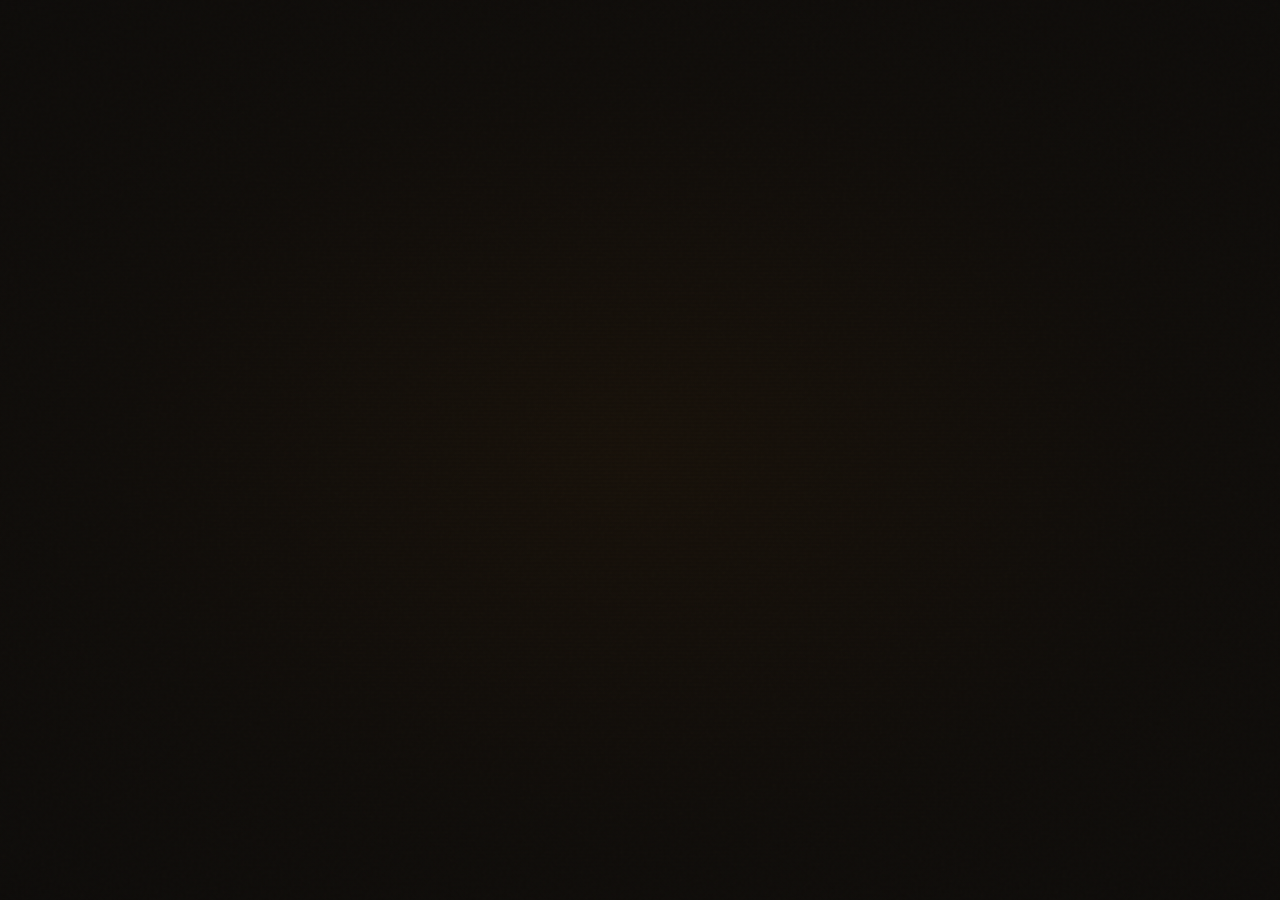
==== commit 46fe0af6: "udpated" ====
--- a/wheel.html
+++ b/wheel.html
@@ -7,534 +7,7 @@
 <link rel="preconnect" href="https://fonts.googleapis.com">
 <link rel="preconnect" href="https://fonts.gstatic.com" crossorigin>
 <link href="https://fonts.googleapis.com/css2?family=Cinzel:wght@400;600&family=EB+Garamond:ital,wght@0,400;0,500;1,400&display=swap" rel="stylesheet">
-<style>
-  *, *::before, *::after { box-sizing: border-box; margin: 0; padding: 0; }
-
-  :root {
-    --black: #0d0b09;
-    --parchment: #e8dcc8;
-    --parchment-dim: #a89880;
-    --amber: #c17f3a;
-    --amber-bright: #f0a855;
-    --forest: #2a3d2e;
-    --ash: #6b6560;
-    --modal-bg: #141210;
-    --modal-border: #3a3028;
-  }
-
-  html, body {
-    width: 100%; height: 100%;
-    background: var(--black);
-    color: var(--parchment);
-    font-family: 'EB Garamond', serif;
-    overflow: hidden;
-  }
-
-  /* ── LANDING ── */
-  #landing {
-    position: fixed; inset: 0;
-    display: flex; flex-direction: column;
-    align-items: center; justify-content: center;
-    z-index: 10;
-    transition: opacity 1.2s ease;
-  }
-
-  #landing.hidden { opacity: 0; pointer-events: none; }
-
-  .landing-bg {
-    position: absolute; inset: 0;
-    background:
-      radial-gradient(ellipse at center, rgba(13,11,9,0.3) 0%, rgba(13,11,9,0.85) 60%, rgba(13,11,9,0.98) 100%),
-      repeating-linear-gradient(
-        0deg, transparent, transparent 2px,
-        rgba(193,127,58,0.015) 2px, rgba(193,127,58,0.015) 4px
-      );
-    background-color: #1a1208;
-  }
-
-  .landing-bg::after {
-    content: '';
-    position: absolute; inset: 0;
-    background-image: url("data:image/svg+xml,%3Csvg viewBox='0 0 256 256' xmlns='http://www.w3.org/2000/svg'%3E%3Cfilter id='noise'%3E%3CfeTurbulence type='fractalNoise' baseFrequency='0.9' numOctaves='4' stitchTiles='stitch'/%3E%3C/filter%3E%3Crect width='100%25' height='100%25' filter='url(%23noise)' opacity='0.04'/%3E%3C/svg%3E");
-    opacity: 0.4;
-    pointer-events: none;
-  }
-
-  .landing-content {
-    position: relative; z-index: 1;
-    text-align: center;
-    display: flex; flex-direction: column; align-items: center;
-    gap: 2rem;
-  }
-
-  .landing-eyebrow {
-    font-family: 'Cinzel', serif;
-    font-size: 0.7rem;
-    letter-spacing: 0.4em;
-    color: var(--amber);
-    text-transform: uppercase;
-    opacity: 0;
-    animation: fadeUp 1.2s ease 0.3s forwards;
-  }
-
-  .landing-title {
-    font-family: 'Cinzel', serif;
-    font-size: clamp(3rem, 8vw, 6rem);
-    font-weight: 400;
-    color: var(--parchment);
-    letter-spacing: 0.08em;
-    line-height: 1.1;
-    opacity: 0;
-    animation: fadeUp 1.2s ease 0.6s forwards;
-  }
-
-  .landing-title span {
-    display: block;
-    font-size: 0.4em;
-    letter-spacing: 0.3em;
-    color: var(--parchment-dim);
-    margin-top: 0.5rem;
-  }
-
-  .landing-divider {
-    width: 120px; height: 1px;
-    background: linear-gradient(90deg, transparent, var(--amber), transparent);
-    opacity: 0;
-    animation: fadeUp 1.2s ease 0.9s forwards;
-  }
-
-  .landing-sub {
-    font-size: 1.1rem;
-    font-style: italic;
-    color: var(--parchment-dim);
-    max-width: 40ch;
-    line-height: 1.7;
-    opacity: 0;
-    animation: fadeUp 1.2s ease 1.1s forwards;
-  }
-
-  .enter-btn {
-    margin-top: 1rem;
-    background: none;
-    border: 1px solid var(--amber);
-    color: var(--amber);
-    font-family: 'Cinzel', serif;
-    font-size: 0.75rem;
-    letter-spacing: 0.35em;
-    text-transform: uppercase;
-    padding: 0.9rem 2.5rem;
-    cursor: pointer;
-    transition: background 0.3s, color 0.3s;
-    opacity: 0;
-    animation: fadeUp 1.2s ease 1.4s forwards;
-  }
-
-  .enter-btn:hover { background: var(--amber); color: var(--black); }
-
-  /* ── WHEEL PAGE ── */
-  #wheel-page {
-    position: fixed; inset: 0;
-    display: flex; flex-direction: column;
-    align-items: center; justify-content: center;
-    opacity: 0; pointer-events: none;
-    transition: opacity 1.2s ease;
-  }
-
-  #wheel-page.visible { opacity: 1; pointer-events: all; }
-
-  .wheel-bg {
-    position: absolute; inset: 0;
-    background: var(--black);
-  }
-
-  .wheel-bg::before {
-    content: '';
-    position: absolute; inset: 0;
-    background: radial-gradient(ellipse at center, #1c1508 0%, #0d0b09 70%);
-  }
-
-  .wheel-title {
-    position: absolute; top: 2rem;
-    font-family: 'Cinzel', serif;
-    font-size: 0.7rem;
-    letter-spacing: 0.4em;
-    color: var(--amber);
-    text-transform: uppercase;
-  }
-
-  .wheel-hint {
-    position: absolute; bottom: 2rem;
-    font-size: 0.85rem;
-    font-style: italic;
-    color: var(--ash);
-    letter-spacing: 0.05em;
-  }
-
-  #wheel-svg {
-    position: relative; z-index: 1;
-    width: min(85vw, 85vh);
-    height: min(85vw, 85vh);
-  }
-
-  .wheel-ring { fill: none; stroke: var(--ash); stroke-width: 0.5; opacity: 0.3; }
-  .wheel-ring-outer { fill: none; stroke: var(--amber); stroke-width: 0.8; opacity: 0.2; }
-  .wheel-spoke { stroke: var(--ash); stroke-width: 0.4; opacity: 0.2; }
-  .wheel-cross-spoke { stroke: var(--ash); stroke-width: 0.3; opacity: 0.15; stroke-dasharray: 2 3; }
-
-  .sabbat-node { cursor: pointer; transition: all 0.2s ease; }
-
-  .sabbat-node circle {
-    fill: var(--black);
-    stroke: var(--ash);
-    stroke-width: 0.8;
-    transition: all 0.3s ease;
-  }
-
-  .sabbat-node:hover circle,
-  .sabbat-node.active circle {
-    fill: rgba(193,127,58,0.15);
-    stroke: var(--amber-bright);
-    stroke-width: 1.2;
-    filter: drop-shadow(0 0 4px rgba(240,168,85,0.5));
-  }
-
-  .sabbat-node text.node-name {
-    font-family: 'Cinzel', serif;
-    font-size: 5.5px;
-    fill: var(--parchment-dim);
-    text-anchor: middle;
-    dominant-baseline: middle;
-    pointer-events: none;
-    transition: fill 0.3s ease;
-    letter-spacing: 0.5px;
-  }
-
-  .sabbat-node:hover text.node-name,
-  .sabbat-node.active text.node-name { fill: var(--amber-bright); }
-
-  .sabbat-node text.node-date {
-    font-family: 'EB Garamond', serif;
-    font-size: 4px;
-    fill: var(--ash);
-    text-anchor: middle;
-    dominant-baseline: middle;
-    pointer-events: none;
-    font-style: italic;
-  }
-
-  .sabbat-node:hover text.node-date { fill: var(--parchment-dim); }
-
-  .wheel-centre-title {
-    font-family: 'Cinzel', serif;
-    font-size: 7px;
-    fill: var(--parchment-dim);
-    text-anchor: middle;
-    dominant-baseline: middle;
-    letter-spacing: 1px;
-  }
-
-  .season-label {
-    font-family: 'Cinzel', serif;
-    font-size: 4px;
-    fill: var(--amber);
-    text-anchor: middle;
-    dominant-baseline: middle;
-    letter-spacing: 0.8px;
-    opacity: 0.5;
-  }
-
-  /* ── PREVIEW MODAL ── */
-  #modal-overlay {
-    position: fixed; inset: 0;
-    background: rgba(13,11,9,0.92);
-    z-index: 100;
-    opacity: 0; pointer-events: none;
-    transition: opacity 0.4s ease;
-    display: flex; align-items: center; justify-content: center;
-    padding: 2rem;
-  }
-
-  #modal-overlay.visible { opacity: 1; pointer-events: all; }
-
-  .modal {
-    background: var(--modal-bg);
-    border: 1px solid var(--modal-border);
-    max-width: 860px; width: 100%;
-    max-height: 85vh;
-    overflow-y: auto;
-    position: relative;
-    transform: translateY(20px);
-    transition: transform 0.4s ease;
-    display: grid;
-    grid-template-columns: 1fr 1fr;
-    grid-template-rows: auto 1fr auto;
-  }
-
-  #modal-overlay.visible .modal { transform: translateY(0); }
-
-  .modal::before {
-    content: '';
-    display: block;
-    grid-column: 1 / -1;
-    height: 2px;
-    background: linear-gradient(90deg, transparent, var(--amber), transparent);
-  }
-
-  .modal-header {
-    grid-column: 1 / -1;
-    padding: 2rem 2rem 1rem;
-    border-bottom: 1px solid var(--modal-border);
-    display: flex; justify-content: space-between; align-items: flex-start;
-  }
-
-  .modal-sabbat-name {
-    font-family: 'Cinzel', serif;
-    font-size: clamp(1.5rem, 3vw, 2.2rem);
-    font-weight: 400;
-    color: var(--parchment);
-    letter-spacing: 0.1em;
-  }
-
-  .modal-sabbat-date {
-    font-size: 0.9rem;
-    font-style: italic;
-    color: var(--amber);
-    margin-top: 0.3rem;
-    letter-spacing: 0.05em;
-  }
-
-  .modal-close {
-    background: none; border: none;
-    color: var(--ash); font-size: 1.5rem;
-    cursor: pointer; line-height: 1;
-    padding: 0.2rem 0.5rem;
-    transition: color 0.2s;
-    font-family: 'Cinzel', serif;
-  }
-
-  .modal-close:hover { color: var(--parchment); }
-
-  .modal-image {
-    grid-column: 1;
-    padding: 1.5rem;
-    display: flex; align-items: flex-start;
-  }
-
-  .modal-image img { width: 100%; height: auto; display: block; border: 1px solid var(--modal-border); opacity: 0.9; }
-
-  .modal-image-placeholder {
-    width: 100%;
-    aspect-ratio: 16/10;
-    background: #1a1612;
-    border: 1px solid var(--modal-border);
-    display: flex; align-items: center; justify-content: center;
-  }
-
-  .modal-image-placeholder span {
-    font-family: 'Cinzel', serif;
-    font-size: 0.65rem;
-    letter-spacing: 0.2em;
-    color: var(--ash);
-    text-transform: uppercase;
-  }
-
-  .modal-content {
-    grid-column: 2;
-    padding: 1.5rem 1.5rem 1.5rem 0;
-    overflow-y: auto;
-  }
-
-  .modal-description {
-    font-size: 0.95rem;
-    line-height: 1.8;
-    color: var(--parchment-dim);
-    margin-bottom: 1.5rem;
-    font-style: italic;
-    padding-bottom: 1rem;
-    border-bottom: 1px solid var(--modal-border);
-  }
-
-  .modal-text-label {
-    font-family: 'Cinzel', serif;
-    font-size: 0.6rem;
-    letter-spacing: 0.3em;
-    color: var(--amber);
-    text-transform: uppercase;
-    margin-bottom: 0.8rem;
-  }
-
-  .modal-excerpt {
-    font-size: 0.95rem;
-    line-height: 1.9;
-    color: var(--parchment);
-  }
-
-  .modal-excerpt p + p { margin-top: 1em; }
-  .modal-excerpt em { color: var(--parchment-dim); }
-
-  .modal-footer {
-    grid-column: 1 / -1;
-    padding: 1rem 2rem;
-    border-top: 1px solid var(--modal-border);
-    display: flex; gap: 1rem; justify-content: flex-end; align-items: center;
-  }
-
-  .modal-link {
-    font-family: 'Cinzel', serif;
-    font-size: 0.65rem;
-    letter-spacing: 0.25em;
-    color: var(--amber);
-    text-decoration: none;
-    text-transform: uppercase;
-    border-bottom: 1px solid transparent;
-    transition: border-color 0.2s;
-    cursor: pointer;
-    background: none;
-    border-left: none;
-    border-right: none;
-    border-top: none;
-    padding: 0;
-  }
-
-  .modal-link:hover { border-bottom-color: var(--amber); }
-
-  .modal::-webkit-scrollbar,
-  .modal-content::-webkit-scrollbar { width: 4px; }
-  .modal::-webkit-scrollbar-track,
-  .modal-content::-webkit-scrollbar-track { background: var(--modal-bg); }
-  .modal::-webkit-scrollbar-thumb,
-  .modal-content::-webkit-scrollbar-thumb { background: var(--modal-border); }
-
-  /* ── READING MODAL ── */
-  #reading-overlay {
-    position: fixed; inset: 0;
-    background: var(--black);
-    z-index: 200;
-    opacity: 0; pointer-events: none;
-    transition: opacity 0.5s ease;
-    overflow-y: auto;
-  }
-
-  #reading-overlay.visible { opacity: 1; pointer-events: all; }
-
-  .reading-inner {
-    max-width: 680px;
-    margin: 0 auto;
-    padding: 4rem 2rem 6rem;
-  }
-
-  .reading-back {
-    display: flex; align-items: center; gap: 0.5rem;
-    background: none; border: none;
-    color: var(--ash);
-    font-family: 'Cinzel', serif;
-    font-size: 0.65rem;
-    letter-spacing: 0.3em;
-    text-transform: uppercase;
-    cursor: pointer;
-    margin-bottom: 3rem;
-    transition: color 0.2s;
-    padding: 0;
-  }
-
-  .reading-back:hover { color: var(--amber); }
-  .reading-back::before { content: '←'; font-family: serif; font-size: 1rem; }
-
-  .reading-header {
-    margin-bottom: 3rem;
-    padding-bottom: 2rem;
-    border-bottom: 1px solid var(--modal-border);
-  }
-
-  .reading-eyebrow {
-    font-family: 'Cinzel', serif;
-    font-size: 0.65rem;
-    letter-spacing: 0.35em;
-    color: var(--amber);
-    text-transform: uppercase;
-    margin-bottom: 1rem;
-  }
-
-  .reading-title {
-    font-family: 'Cinzel', serif;
-    font-size: clamp(2rem, 5vw, 3.5rem);
-    font-weight: 400;
-    color: var(--parchment);
-    letter-spacing: 0.08em;
-    margin-bottom: 0.5rem;
-  }
-
-  .reading-date {
-    font-size: 1rem;
-    font-style: italic;
-    color: var(--amber);
-    letter-spacing: 0.05em;
-  }
-
-  .reading-image {
-    width: 100%;
-    margin-bottom: 3rem;
-    border: 1px solid var(--modal-border);
-    opacity: 0.85;
-    display: block;
-  }
-
-  /* prose text */
-  .reading-body {
-    font-size: 1.1rem;
-    line-height: 1.95;
-    color: var(--parchment);
-  }
-
-  .reading-body p {
-    margin-bottom: 1.4em;
-  }
-
-  .reading-body p.section-break {
-    text-align: center;
-    color: var(--amber);
-    margin: 2.5em 0;
-    letter-spacing: 0.3em;
-  }
-
-  .reading-body em { color: var(--parchment-dim); }
-
-  /* poetry text — tighter, centred option */
-  .reading-body.poetry {
-    font-size: 1.05rem;
-    line-height: 1.7;
-  }
-
-  .reading-body.poetry p {
-    margin-bottom: 0.4em;
-  }
-
-  .reading-body.poetry p.stanza-break {
-    margin-bottom: 1.8em;
-  }
-
-  .reading-divider {
-    width: 80px; height: 1px;
-    background: linear-gradient(90deg, transparent, var(--amber), transparent);
-    margin: 3rem auto;
-  }
-
-  #reading-overlay::-webkit-scrollbar { width: 4px; }
-  #reading-overlay::-webkit-scrollbar-track { background: var(--black); }
-  #reading-overlay::-webkit-scrollbar-thumb { background: var(--modal-border); }
-
-  @keyframes fadeUp {
-    from { opacity: 0; transform: translateY(12px); }
-    to { opacity: 1; transform: translateY(0); }
-  }
-
-  @media (max-width: 640px) {
-    .modal { grid-template-columns: 1fr; }
-    .modal-image { grid-column: 1; }
-    .modal-content { grid-column: 1; padding: 0 1.5rem 1.5rem; }
-    .modal-footer { grid-column: 1; }
-  }
-</style>
+<link rel="stylesheet" href="./src/styles/wheel-standalone.css">
 </head>
 <body>
 
@@ -563,66 +36,118 @@
     <circle cx="100" cy="100" r="78" class="wheel-ring"/>
     <circle cx="100" cy="100" r="24" class="wheel-ring" opacity="0.2"/>
     <circle cx="100" cy="100" r="50" class="wheel-ring" opacity="0.1"/>
-    <line x1="100" y1="22" x2="100" y2="178" class="wheel-spoke"/>
-    <line x1="22" y1="100" x2="178" y2="100" class="wheel-spoke"/>
-    <line x1="44.9" y1="44.9" x2="155.1" y2="155.1" class="wheel-cross-spoke"/>
-    <line x1="155.1" y1="44.9" x2="44.9" y2="155.1" class="wheel-cross-spoke"/>
+    <defs>
+      <clipPath id="center-mask">
+        <path fill-rule="evenodd" d="M0 0h200v200H0Z M100 100m-50,0a50,50 0 1,0 100,0a50,50 0 1,0-100,0Z"/>
+      </clipPath>
+    </defs>
+    <g clip-path="url(#center-mask)">
+      <line x1="100" y1="22" x2="100" y2="50" class="wheel-spoke"/>
+      <line x1="100" y1="150" x2="100" y2="178" class="wheel-spoke"/>
+      <line x1="22" y1="100" x2="50" y2="100" class="wheel-spoke"/>
+      <line x1="150" y1="100" x2="178" y2="100" class="wheel-spoke"/>
+      <line x1="44.9" y1="44.9" x2="64.7" y2="64.7" class="wheel-cross-spoke"/>
+      <line x1="135.3" y1="135.3" x2="155.1" y2="155.1" class="wheel-cross-spoke"/>
+      <line x1="155.1" y1="44.9" x2="135.3" y2="64.7" class="wheel-cross-spoke"/>
+      <line x1="64.7" y1="135.3" x2="44.9" y2="155.1" class="wheel-cross-spoke"/>
+    </g>
     <text x="100" y="58" class="season-label" opacity="0.3">DARK HALF</text>
     <text x="100" y="148" class="season-label" opacity="0.3">LIGHT HALF</text>
     <text x="100" y="97" class="wheel-centre-title">THE</text>
     <text x="100" y="104" class="wheel-centre-title">WHEEL</text>
 
-    <g class="sabbat-node" onclick="openModal('yule')">
+    <g class="sabbat-node" data-sabbat="yule" onclick="openModal('yule')">
       <circle cx="100" cy="22" r="10"/>
-      <text x="100" y="21" class="node-name">YULE</text>
-      <text x="100" y="27" class="node-date">Winter Solstice</text>
-    </g>
-
-    <g class="sabbat-node" onclick="openModal('imbolc')">
+      <circle class="moon-shell" cx="100" cy="22" r="8"/>
+      <circle class="moon-phase full" cx="100" cy="22" r="6"/>
+      <text x="100" y="48" class="node-name">YULE</text>
+      <text x="100" y="54" class="node-date">Winter Solstice</text>
+    </g>
+
+    <g class="sabbat-node" data-sabbat="imbolc" onclick="openModal('imbolc')">
       <circle cx="145.1" cy="44.9" r="10"/>
-      <text x="145.1" y="43.9" class="node-name">IMBOLC</text>
-      <text x="145.1" y="49.9" class="node-date">~1 February</text>
-    </g>
-
-    <g class="sabbat-node" onclick="openModal('ostara')">
+      <circle class="moon-shell" cx="145.1" cy="44.9" r="8"/>
+      <circle class="moon-phase" cx="145.1" cy="44.9" r="6"/>
+      <circle class="moon-shadow" cx="148.1" cy="44.9" r="6"/>
+      <text x="165" y="52" class="node-name">IMBOLC</text>
+      <text x="165" y="58" class="node-date">~1 February</text>
+    </g>
+
+    <g class="sabbat-node" data-sabbat="ostara" onclick="openModal('ostara')">
       <circle cx="178" cy="100" r="10"/>
-      <text x="178" y="99" class="node-name">OSTARA</text>
-      <text x="178" y="105" class="node-date">Spring Equinox</text>
-    </g>
-
-    <g class="sabbat-node" onclick="openModal('beltane')">
+      <circle class="moon-shell" cx="178" cy="100" r="8"/>
+      <circle class="moon-phase" cx="178" cy="100" r="6"/>
+      <circle class="moon-shadow" cx="178" cy="97" r="6"/>
+      <text x="194" y="104" class="node-name">OSTARA</text>
+      <text x="194" y="110" class="node-date">Spring Equinox</text>
+    </g>
+
+    <g class="sabbat-node" data-sabbat="beltane" onclick="openModal('beltane')">
       <circle cx="155.1" cy="155.1" r="10"/>
-      <text x="155.1" y="154.1" class="node-name">BELTANE</text>
-      <text x="155.1" y="160.1" class="node-date">~1 May</text>
-    </g>
-
-    <g class="sabbat-node" onclick="openModal('litha')">
+      <circle class="moon-shell" cx="155.1" cy="155.1" r="8"/>
+      <circle class="moon-phase" cx="155.1" cy="155.1" r="6"/>
+      <circle class="moon-shadow" cx="152.1" cy="155.1" r="6"/>
+      <text x="165" y="176" class="node-name">BELTANE</text>
+      <text x="165" y="182" class="node-date">~1 May</text>
+    </g>
+
+    <g class="sabbat-node" data-sabbat="litha" onclick="openModal('litha')">
       <circle cx="100" cy="178" r="10"/>
-      <text x="100" y="177" class="node-name">LITHA</text>
-      <text x="100" y="183" class="node-date">Summer Solstice</text>
-    </g>
-
-    <g class="sabbat-node" onclick="openModal('lughnasadh')">
+      <circle class="moon-shell" cx="100" cy="178" r="8"/>
+      <circle class="moon-phase new" cx="100" cy="178" r="6"/>
+      <text x="100" y="204" class="node-name">LITHA</text>
+      <text x="100" y="210" class="node-date">Summer Solstice</text>
+    </g>
+
+    <g class="sabbat-node" data-sabbat="lughnasadh" onclick="openModal('lughnasadh')">
       <circle cx="44.9" cy="155.1" r="10"/>
-      <text x="44.9" y="154.1" class="node-name">LUGHNASADH</text>
-      <text x="44.9" y="160.1" class="node-date">~1 August</text>
-    </g>
-
-    <g class="sabbat-node" onclick="openModal('mabon')">
+      <circle class="moon-shell" cx="44.9" cy="155.1" r="8"/>
+      <circle class="moon-phase" cx="44.9" cy="155.1" r="6"/>
+      <circle class="moon-shadow" cx="42" cy="155.1" r="6"/>
+      <text x="35" y="176" class="node-name">LUGHNASADH</text>
+      <text x="35" y="182" class="node-date">~1 August</text>
+    </g>
+
+    <g class="sabbat-node" data-sabbat="mabon" onclick="openModal('mabon')">
       <circle cx="22" cy="100" r="10"/>
-      <text x="22" y="99" class="node-name">MABON</text>
-      <text x="22" y="105" class="node-date">Autumn Equinox</text>
-    </g>
-
-    <g class="sabbat-node" onclick="openModal('samhain')">
+      <circle class="moon-shell" cx="22" cy="100" r="8"/>
+      <circle class="moon-phase" cx="22" cy="100" r="6"/>
+      <circle class="moon-shadow" cx="22" cy="97" r="6"/>
+      <text x="6" y="104" class="node-name">MABON</text>
+      <text x="6" y="110" class="node-date">Autumn Equinox</text>
+    </g>
+
+    <g class="sabbat-node" data-sabbat="samhain" onclick="openModal('samhain')">
       <circle cx="44.9" cy="44.9" r="10"/>
-      <text x="44.9" y="43.9" class="node-name">SAMHAIN</text>
-      <text x="44.9" y="49.9" class="node-date">~31 October</text>
+      <circle class="moon-shell" cx="44.9" cy="44.9" r="8"/>
+      <circle class="moon-phase" cx="44.9" cy="44.9" r="6"/>
+      <circle class="moon-shadow" cx="47.9" cy="44.9" r="6"/>
+      <text x="35" y="52" class="node-name">SAMHAIN</text>
+      <text x="35" y="58" class="node-date">~31 October</text>
     </g>
   </svg>
 
-  <p class="wheel-hint">Select a sabbat to read</p>
-</div>
+  <div class="wheel-prose-hub">
+    <div class="prose-grid">
+      <div class="prose-item">
+        <img src="assets/images/shapeofit.png" alt="The Shape of It" class="prose-image"/>
+        <p class="prose-label">The Shape of It</p>
+      </div>
+      <div class="prose-item">
+        <img src="assets/images/TheCycle.png" alt="The Cycle" class="prose-image"/>
+        <p class="prose-label">The Cycle</p>
+      </div>
+      <div class="prose-item">
+        <img src="assets/images/TheCrossing.png" alt="The Crossing" class="prose-image"/>
+        <p class="prose-label">The Crossing</p>
+      </div>
+      <div class="prose-item">
+        <img src="assets/images/theending.png" alt="The Ending" class="prose-image"/>
+        <p class="prose-label">The Ending</p>
+      </div>
+    </div>
+  </div>
+
 
 <!-- ── PREVIEW MODAL ── -->
 <div id="modal-overlay" onclick="closeModalOnOverlay(event)">
@@ -659,7 +184,7 @@
       <h1 class="reading-title" id="reading-title">—</h1>
       <p class="reading-date" id="reading-date">—</p>
     </div>
-    <img id="reading-image" class="reading-image" src="" alt="" style="display:none"/>
+    <img id="reading-image" class="reading-image hidden" alt="" />
     <div class="reading-divider"></div>
     <div class="reading-body" id="reading-body"></div>
   </div>
@@ -681,7 +206,7 @@
     excerpt: `<p>We kept the fires low on the longest night.</p>
               <p>Not from neglect. Every hearth had been tended since dark fell, the wood stacked, the flames kept. But low was right for the longest night — the light held close rather than thrown outward, the village folding in on itself the way the year folded in on itself.</p>
               <p><em>The light in the window changed quality just before dawn. Those of us who were still awake felt it before we saw it. A shift in the dark. Something released. Something taken up.</em></p>`,
-    imageSrc: "Yule2.png",
+    imageSrc: "assets/images/01Yule.png",
     fullText: `
       <p>We kept the fires low on the longest night.</p>
       <p>Not from neglect. Every hearth had been tended since dark fell, the wood stacked, the flames kept. But low was right for the longest night — the light held close rather than thrown outward, the village folding in on itself the way the year folded in on itself, drawing everything toward the centre.</p>
@@ -709,7 +234,7 @@
     excerpt: `<p>From outside, Tom and David's front window was the warmest thing on the street.</p>
               <p>The beeswax candles were everywhere — small points of amber light that had nothing of the electric about them, just the warm unsteady honey glow of something made from living things burning slowly and sweetly in the February dark.</p>
               <p><em>Eight snowdrops, fully open, their small white heads bowed slightly under the weight of the afternoon's snow, their green stems impossibly delicate against the grey February flagstones.</em></p>`,
-    imageSrc: "",
+    imageSrc: "assets/images/02Imbolc.png",
     fullText: `
       <p>The snow had been falling since two.</p>
       <p>Not dramatically — just steadily, the quiet determined kind that doesn't announce itself, that you notice has been happening for a while before you register that it's happening at all. It had settled on the window boxes of the terrace and on the doorsteps and on the rooftops in an even, patient layer, and it had muffled the street sounds the way snow always does, that particular February hush that makes a city briefly unfamiliar and briefly, grudgingly beautiful.</p>
@@ -762,7 +287,7 @@
     excerpt: `<p>We knew before we saw it.</p>
               <p>The light had been changing for weeks — arriving a little earlier each morning and staying a little later each evening, the difference too small to measure on any single day and unmistakable across the span of them.</p>
               <p><em>At the field's crossing, we left what we had brought. We did not linger. We set it down and walked back and did not look behind us, because some things are witnessed by the leaving rather than the watching.</em></p>`,
-    imageSrc: "",
+    imageSrc: "assets/images/03ostara.png",
     fullText: `
       <p>We knew before we saw it.</p>
       <p>The light had been changing for weeks — not dramatically, not all at once, but in the particular way it changed at this time of year, arriving a little earlier each morning and staying a little later each evening, the difference too small to measure on any single day and unmistakable across the span of them. The fields were beginning to say something with their colour. The birds had been saying it for a fortnight.</p>
@@ -792,7 +317,7 @@
     excerpt: `<p>The hawthorn was out.</p>
               <p>Not the suggestion of it, not the first tentative white along the hedgerow, but fully, completely, recklessly out — every branch of the old tree at the garden's edge loaded with blossom until it bowed slightly under its own extravagance, and the smell of it moving across the grass in warm pulses.</p>
               <p><em>The fire was already laid but not yet lit, a careful construction of seasoned oak in the centre of the lawn, patient and waiting.</em></p>`,
-    imageSrc: "",
+    imageSrc: "assets/images/04Beltane.png",
     fullText: `
       <p>The hawthorn was out.</p>
       <p>Not the suggestion of it, not the first tentative white along the hedgerow, but fully, completely, recklessly out — every branch of the old tree at the garden's edge loaded with blossom until it bowed slightly under its own extravagance, and the smell of it moving across the grass in warm pulses with every shift of the May evening air. Sweet and green and faintly animal. The smell that doesn't have a polite name.</p>
@@ -839,7 +364,7 @@
     excerpt: `<p>We did not sleep the short night.</p>
               <p>Not from anxiety — there was nothing anxious about it. We stayed awake because the short night asked to be witnessed, the way the long night asked to be held. Different vigils for different hinges of the year.</p>
               <p><em>The hinge of the year turning on its point, the light at its peak, the dark at its furthest and beginning its return.</em></p>`,
-    imageSrc: "",
+    imageSrc: "assets/images/05litha.png",
     fullText: `
       <p>We did not sleep the short night.</p>
       <p>Not from anxiety — there was nothing anxious about it, there never had been. We stayed awake because the short night asked to be witnessed, the way the long night asked to be held. Different vigils for different hinges of the year. At Yule we folded inward and kept our fires low and waited. At Litha we went out.</p>
@@ -870,7 +395,7 @@
     excerpt: `<p>The incense had been burning since noon.</p>
               <p>Not heavily — Harry knew the difference between a room that breathed and a room that choked — but steadily, the small braziers on the altar tended through the afternoon until the smell had worked its way into every corner of the flat.</p>
               <p><em>"The summer's in the barn," Harry said softly. Not a line from any script. Just the truth of it, said plainly.</em></p>`,
-    imageSrc: "",
+    imageSrc: "assets/images/06lammas.png",
     fullText: `
       <p>The incense had been burning since noon.</p>
       <p>Not heavily — Harry knew the difference between a room that breathed and a room that choked — but steadily, the small braziers on the altar tended through the afternoon until the smell had worked its way into every corner of the flat, into the curtains and the books on the shelves and the dried herbs hanging in the kitchen doorway. Mugwort and meadowsweet and something underneath them both that was just August, just the particular smell of a summer that knew it was ending.</p>
@@ -932,7 +457,7 @@
     excerpt: `<p>We noticed it in the quality of the morning light first.</p>
               <p>The light itself had changed quality overnight, the gold of it deeper and more amber, the shadows longer even at noon, the whole world looking slightly more like a painting of itself than it had the day before.</p>
               <p><em>The light stood equal with the dark for one day. We felt it in our bodies — not as an abstraction, not as a calculation, but as a physical fact.</em></p>`,
-    imageSrc: "Mabon.png",
+    imageSrc: "assets/images/07Mabon.png",
     fullText: `
       <p>We noticed it in the quality of the morning light first.</p>
       <p>Not the length of it — we had been watching the days shorten since Litha, the evenings arriving earlier, the mornings taking longer to fully commit. That had been gradual, measurable, the kind of change you track. This was different. The light itself had changed quality overnight, the gold of it deeper and more amber, the shadows longer even at noon, the whole world looking slightly more like a painting of itself than it had the day before.</p>
@@ -963,7 +488,7 @@
     excerpt: `<p>It was half-past midnight on Samhain.</p>
               <p>We were sitting in a circle on Lara's living room rug, our knees nearly touching because the room wasn't built for gatherings.</p>
               <p><em>And then. The candle in the pasta jar stopped moving. A thin column of light, perfectly vertical, burning without tremor in a room that hadn't changed, in a draft that hadn't stopped.</em></p>`,
-    imageSrc: "Samhain.png",
+    imageSrc: "assets/images/08Samhain.png",
     fullText: `
       <p>The radiator in the corner was knocking — three sharp clicks and a long, wet hiss, regular as a faulty clock. Four floors down, the night buses were still cutting through the rain on the ring road, their low, diesel rumble vibrating up through the concrete foundations of the block and into the soles of my bare feet. It was half-past midnight on Samhain.</p>
       <p>We were sitting in a circle on Lara's living room rug, our knees nearly touching because the room wasn't built for gatherings.</p>
@@ -1041,23 +566,36 @@
   if (!data) return;
   currentSabbat = key;
 
-  document.querySelectorAll('.sabbat-node circle').forEach(c => {
-    c.style.fill = '';
-    c.style.stroke = '';
-  });
+  document.querySelectorAll('.sabbat-node.active').forEach(node => node.classList.remove('active'));
+  const activeNode = document.querySelector(`.sabbat-node[data-sabbat="${key}"]`);
+  if (activeNode) activeNode.classList.add('active');
 
   document.getElementById('modal-name').textContent = data.name;
-  document.getElementById('modal-date').textContent = data.date;
+  const modalDate = document.getElementById('modal-date');
+  if (data.date) {
+    modalDate.textContent = data.date;
+    modalDate.style.display = '';
+  } else {
+    modalDate.textContent = '';
+    modalDate.style.display = 'none';
+  }
   document.getElementById('modal-description').textContent = data.description;
   document.getElementById('modal-text-label').textContent = data.textLabel;
   document.getElementById('modal-excerpt').innerHTML = data.excerpt;
 
   const imgWrap = document.getElementById('modal-image-wrap');
-  if (data.imageSrc) {
-    imgWrap.outerHTML = `<div class="modal-image" style="padding:1.5rem;display:flex;align-items:flex-start;"><img src="${data.imageSrc}" alt="${data.name}" style="width:100%;height:auto;display:block;border:1px solid var(--modal-border);opacity:0.9;" onerror="this.style.display='none'"/></div>`;
-  } else {
-    const wrap = document.getElementById('modal-image-wrap') || imgWrap;
-    if (wrap) wrap.innerHTML = `<span>Image forthcoming</span>`;
+  if (imgWrap) {
+    if (data.imageSrc) {
+      imgWrap.innerHTML = '';
+      const img = document.createElement('img');
+      img.src = data.imageSrc;
+      img.alt = data.name;
+      img.className = 'modal-image-content';
+      img.onerror = () => { img.style.display = 'none'; };
+      imgWrap.appendChild(img);
+    } else {
+      imgWrap.innerHTML = '<span>Image forthcoming</span>';
+    }
   }
 
   document.getElementById('modal-overlay').classList.add('visible');
@@ -1065,6 +603,7 @@
 
 function closeModal() {
   document.getElementById('modal-overlay').classList.remove('visible');
+  resetActiveNodes();
 }
 
 function closeModalOnOverlay(e) {
@@ -1078,15 +617,22 @@
 
   document.getElementById('reading-eyebrow').textContent = data.eyebrow;
   document.getElementById('reading-title').textContent = data.name;
-  document.getElementById('reading-date').textContent = data.date;
+  const readingDate = document.getElementById('reading-date');
+  if (data.date) {
+    readingDate.textContent = data.date;
+    readingDate.style.display = '';
+  } else {
+    readingDate.textContent = '';
+    readingDate.style.display = 'none';
+  }
 
   const img = document.getElementById('reading-image');
   if (data.imageSrc) {
     img.src = data.imageSrc;
     img.alt = data.name;
-    img.style.display = 'block';
+    img.classList.add('visible');
   } else {
-    img.style.display = 'none';
+    img.classList.remove('visible');
   }
 
   document.getElementById('reading-body').innerHTML = data.fullText;
@@ -1096,6 +642,11 @@
 
 function closeReading() {
   document.getElementById('reading-overlay').classList.remove('visible');
+  resetActiveNodes();
+}
+
+function resetActiveNodes() {
+  document.querySelectorAll('.sabbat-node.active, .prose-node.active').forEach(node => node.classList.remove('active'));
 }
 
 document.addEventListener('keydown', e => {
--- a/src/styles/wheel-standalone.css
+++ b/src/styles/wheel-standalone.css
@@ -0,0 +1,621 @@
+*, *::before, *::after { box-sizing: border-box; margin: 0; padding: 0; }
+
+:root {
+  --black: #0d0b09;
+  --parchment: #e8dcc8;
+  --parchment-dim: #a89880;
+  --amber: #c17f3a;
+  --amber-bright: #f0a855;
+  --forest: #2a3d2e;
+  --ash: #6b6560;
+  --modal-bg: #141210;
+  --modal-border: #3a3028;
+}
+
+html, body {
+  width: 100%; height: 100%;
+  background: var(--black);
+  color: var(--parchment);
+  font-family: 'EB Garamond', serif;
+  overflow: hidden;
+}
+
+/* ── LANDING ── */
+#landing {
+  position: fixed; inset: 0;
+  display: flex; flex-direction: column;
+  align-items: center; justify-content: center;
+  z-index: 10;
+  transition: opacity 1.2s ease;
+}
+
+#landing.hidden { opacity: 0; pointer-events: none; }
+
+.landing-bg {
+  position: absolute; inset: 0;
+  background:
+    radial-gradient(ellipse at center, rgba(13,11,9,0.3) 0%, rgba(13,11,9,0.85) 60%, rgba(13,11,9,0.98) 100%),
+    repeating-linear-gradient(
+      0deg, transparent, transparent 2px,
+      rgba(193,127,58,0.015) 2px, rgba(193,127,58,0.015) 4px
+    );
+  background-color: #1a1208;
+}
+
+.landing-bg::after {
+  content: '';
+  position: absolute; inset: 0;
+  background-image: url("data:image/svg+xml,%3Csvg viewBox='0 0 256 256' xmlns='http://www.w3.org/2000/svg'%3E%3Cfilter id='noise'%3E%3CfeTurbulence type='fractalNoise' baseFrequency='0.9' numOctaves='4' stitchTiles='stitch'/%3E%3C/filter%3E%3Crect width='100%25' height='100%25' filter='url(%23noise)' opacity='0.04'/%3E%3C/svg%3E");
+  opacity: 0.4;
+  pointer-events: none;
+}
+
+.landing-content {
+  position: relative; z-index: 1;
+  text-align: center;
+  display: flex; flex-direction: column; align-items: center;
+  gap: 2rem;
+}
+
+.landing-eyebrow {
+  font-family: 'Cinzel', serif;
+  font-size: 0.7rem;
+  letter-spacing: 0.4em;
+  color: var(--amber);
+  text-transform: uppercase;
+  opacity: 0;
+  animation: fadeUp 1.2s ease 0.3s forwards;
+}
+
+.landing-title {
+  font-family: 'Cinzel', serif;
+  font-size: clamp(3rem, 8vw, 6rem);
+  font-weight: 400;
+  color: var(--parchment);
+  letter-spacing: 0.08em;
+  line-height: 1.1;
+  opacity: 0;
+  animation: fadeUp 1.2s ease 0.6s forwards;
+}
+
+.landing-title span {
+  display: block;
+  font-size: 0.4em;
+  letter-spacing: 0.3em;
+  color: var(--parchment-dim);
+  margin-top: 0.5rem;
+}
+
+.landing-divider {
+  width: 120px; height: 1px;
+  background: linear-gradient(90deg, transparent, var(--amber), transparent);
+  opacity: 0;
+  animation: fadeUp 1.2s ease 0.9s forwards;
+}
+
+.landing-sub {
+  font-size: 1.1rem;
+  font-style: italic;
+  color: var(--parchment-dim);
+  max-width: 40ch;
+  line-height: 1.7;
+  opacity: 0;
+  animation: fadeUp 1.2s ease 1.1s forwards;
+}
+
+.enter-btn {
+  margin-top: 1rem;
+  background: none;
+  border: 1px solid var(--amber);
+  color: var(--amber);
+  font-family: 'Cinzel', serif;
+  font-size: 0.75rem;
+  letter-spacing: 0.35em;
+  text-transform: uppercase;
+  padding: 0.9rem 2.5rem;
+  cursor: pointer;
+  transition: background 0.3s, color 0.3s;
+  opacity: 0;
+  animation: fadeUp 1.2s ease 1.4s forwards;
+}
+
+.enter-btn:hover { background: var(--amber); color: var(--black); }
+
+/* ── WHEEL PAGE ── */
+#wheel-page {
+  position: fixed; inset: 0;
+  display: flex; flex-direction: column;
+  align-items: center; justify-content: flex-start;
+  padding-top: 2rem;
+  opacity: 0; pointer-events: none;
+  transition: opacity 1.2s ease;
+}
+
+#wheel-page.visible { opacity: 1; pointer-events: all; }
+
+.wheel-bg {
+  position: absolute; inset: 0;
+  background: var(--black);
+}
+
+.wheel-bg::before {
+  content: '';
+  position: absolute; inset: 0;
+  background: radial-gradient(ellipse at center, #1c1508 0%, #0d0b09 70%);
+}
+
+.wheel-title {
+  position: absolute; top: 2rem;
+  font-family: 'Cinzel', serif;
+  font-size: 0.7rem;
+  letter-spacing: 0.4em;
+  color: var(--amber);
+  text-transform: uppercase;
+}
+
+.wheel-hint {
+  position: absolute; bottom: 2rem;
+  font-size: 0.85rem;
+  font-style: italic;
+  color: var(--ash);
+  letter-spacing: 0.05em;
+}
+
+#wheel-svg {
+  position: relative; z-index: 1;
+  width: min(90vw, 90vh);
+  height: min(90vw, 90vh);
+}
+
+.wheel-ring { fill: none; stroke: var(--ash); stroke-width: 0.5; opacity: 0.3; }
+.wheel-ring-outer { fill: none; stroke: var(--amber); stroke-width: 0.8; opacity: 0.2; }
+.wheel-spoke { stroke: var(--ash); stroke-width: 0.4; opacity: 0.2; }
+.wheel-cross-spoke { stroke: var(--ash); stroke-width: 0.3; opacity: 0.15; stroke-dasharray: 2 3; }
+
+.sabbat-node { cursor: pointer; transition: all 0.2s ease; }
+
+.sabbat-node circle {
+  fill: var(--black);
+  stroke: var(--ash);
+  stroke-width: 0.8;
+  transition: all 0.3s ease;
+}
+
+.sabbat-node:hover circle,
+.sabbat-node.active circle {
+  fill: rgba(193,127,58,0.15);
+  stroke: var(--amber-bright);
+  stroke-width: 1.2;
+  filter: drop-shadow(0 0 4px rgba(240,168,85,0.5));
+}
+
+.sabbat-node circle.moon-shell {
+  fill: rgba(193,127,58,0.08);
+  stroke: var(--ash);
+  stroke-width: 0.7;
+}
+
+.sabbat-node circle.moon-phase {
+  fill: var(--parchment-dim);
+}
+
+.sabbat-node circle.moon-shadow {
+  fill: var(--black);
+}
+
+.sabbat-node text.node-name {
+  font-family: 'Cinzel', serif;
+  font-size: 5.5px;
+  fill: var(--parchment-dim);
+  text-anchor: middle;
+    dominant-baseline: hanging;
+.sabbat-node:hover text.node-name,
+.sabbat-node.active text.node-name { fill: var(--amber-bright); }
+
+.sabbat-node text.node-date {
+  font-family: 'EB Garamond', serif;
+  font-size: 4px;
+  fill: var(--ash);
+  text-anchor: middle;
+    dominant-baseline: hanging;
+
+.wheel-centre-title {
+  font-family: 'Cinzel', serif;
+  font-size: 7px;
+  fill: var(--parchment-dim);
+  text-anchor: middle;
+  dominant-baseline: middle;
+  letter-spacing: 1px;
+}
+
+.season-label {
+  font-family: 'Cinzel', serif;
+  font-size: 4px;
+  fill: var(--amber);
+  text-anchor: middle;
+  dominant-baseline: middle;
+  letter-spacing: 0.8px;
+  opacity: 0.5;
+}
+
+/* ── PROSE HUB ── */
+.wheel-prose-hub {
+  position: absolute;
+  bottom: 2rem;
+  left: 50%;
+  transform: translateX(-50%);
+  z-index: 1;
+  width: 100%;
+  max-width: 800px;
+  padding: 0 2rem;
+}
+
+.prose-grid {
+  display: grid;
+  grid-template-columns: repeat(4, minmax(0, 1fr));
+  gap: 2rem;
+}
+
+.prose-item {
+  display: flex;
+  flex-direction: column;
+  align-items: center;
+  cursor: pointer;
+  transition: transform 0.2s ease, opacity 0.2s ease;
+}
+
+.prose-item:hover {
+  transform: translateY(-4px);
+  opacity: 0.85;
+}
+
+.prose-image {
+  width: 100%;
+  height: auto;
+  aspect-ratio: 1;
+  object-fit: cover;
+  border: 1px solid var(--modal-border);
+  opacity: 0.8;
+  transition: opacity 0.2s ease;
+}
+
+.prose-item:hover .prose-image {
+  opacity: 1;
+}
+
+.prose-label {
+  margin-top: 0.8rem;
+  font-family: 'Cinzel', serif;
+  font-size: 0.75rem;
+  letter-spacing: 0.2em;
+  color: var(--parchment-dim);
+  text-transform: uppercase;
+  text-align: center;
+  transition: color 0.2s ease;
+}
+
+.prose-item:hover .prose-label {
+  color: var(--amber-bright);
+}
+
+@media (max-width: 900px) {
+  .prose-grid {
+    grid-template-columns: repeat(2, minmax(0, 1fr));
+    gap: 1.5rem;
+  }
+
+  .wheel-prose-hub {
+    bottom: 1rem;
+    padding: 0 1rem;
+  }
+}
+
+@media (max-width: 600px) {
+  .prose-grid {
+    grid-template-columns: 1fr;
+    gap: 1rem;
+  }
+
+  .prose-label {
+    font-size: 0.65rem;
+  }
+}
+
+/* ── PREVIEW MODAL ── */
+#modal-overlay {
+  position: fixed; inset: 0;
+  background: rgba(13,11,9,0.92);
+  z-index: 100;
+  opacity: 0; pointer-events: none;
+  transition: opacity 0.4s ease;
+  display: flex; align-items: center; justify-content: center;
+  padding: 2rem;
+}
+
+#modal-overlay.visible { opacity: 1; pointer-events: all; }
+
+.modal {
+  background: var(--modal-bg);
+  border: 1px solid var(--modal-border);
+  max-width: 860px; width: 100%;
+  max-height: 85vh;
+  overflow-y: auto;
+  position: relative;
+  transform: translateY(20px);
+  transition: transform 0.4s ease;
+  display: grid;
+  grid-template-columns: 1fr 1fr;
+  grid-template-rows: auto 1fr auto;
+}
+
+#modal-overlay.visible .modal { transform: translateY(0); }
+
+.modal::before {
+  content: '';
+  display: block;
+  grid-column: 1 / -1;
+  height: 2px;
+  background: linear-gradient(90deg, transparent, var(--amber), transparent);
+}
+
+.modal-header {
+  grid-column: 1 / -1;
+  padding: 2rem 2rem 1rem;
+  border-bottom: 1px solid var(--modal-border);
+  display: flex; justify-content: space-between; align-items: flex-start;
+}
+
+.modal-sabbat-name {
+  font-family: 'Cinzel', serif;
+  font-size: clamp(1.5rem, 3vw, 2.2rem);
+  font-weight: 400;
+  color: var(--parchment);
+  letter-spacing: 0.1em;
+}
+
+.modal-sabbat-date {
+  font-size: 0.9rem;
+  font-style: italic;
+  color: var(--amber);
+  margin-top: 0.3rem;
+  letter-spacing: 0.05em;
+}
+
+.modal-close {
+  background: none; border: none;
+  color: var(--ash); font-size: 1.5rem;
+  cursor: pointer; line-height: 1;
+  padding: 0.2rem 0.5rem;
+  transition: color 0.2s;
+  font-family: 'Cinzel', serif;
+}
+
+.modal-close:hover { color: var(--parchment); }
+
+.modal-image {
+  grid-column: 1;
+  padding: 1.5rem;
+  display: flex; align-items: flex-start;
+}
+
+.modal-image img { width: auto; max-width: 100%; max-height: 50vh; height: auto; display: block; border: 1px solid var(--modal-border); opacity: 0.9; }
+
+.modal-image-placeholder {
+  width: 100%;
+  aspect-ratio: 16/10;
+  background: #1a1612;
+  border: 1px solid var(--modal-border);
+  display: flex; align-items: center; justify-content: center;
+}
+
+.modal-image-placeholder span {
+  font-family: 'Cinzel', serif;
+  font-size: 0.65rem;
+  letter-spacing: 0.2em;
+  color: var(--ash);
+  text-transform: uppercase;
+}
+
+.modal-content {
+  grid-column: 2;
+  padding: 1.5rem 1.5rem 1.5rem 0;
+  overflow-y: auto;
+}
+
+.modal-description {
+  font-size: 0.95rem;
+  line-height: 1.8;
+  color: var(--parchment-dim);
+  margin-bottom: 1.5rem;
+  font-style: italic;
+  padding-bottom: 1rem;
+  border-bottom: 1px solid var(--modal-border);
+}
+
+.modal-text-label {
+  font-family: 'Cinzel', serif;
+  font-size: 0.6rem;
+  letter-spacing: 0.3em;
+  color: var(--amber);
+  text-transform: uppercase;
+  margin-bottom: 0.8rem;
+}
+
+.modal-excerpt {
+  font-size: 0.95rem;
+  line-height: 1.9;
+  color: var(--parchment);
+}
+
+.modal-excerpt p + p { margin-top: 1em; }
+.modal-excerpt em { color: var(--parchment-dim); }
+
+.modal-footer {
+  grid-column: 1 / -1;
+  padding: 1rem 2rem;
+  border-top: 1px solid var(--modal-border);
+  display: flex; gap: 1rem; justify-content: flex-end; align-items: center;
+}
+
+.modal-link {
+  font-family: 'Cinzel', serif;
+  font-size: 0.65rem;
+  letter-spacing: 0.25em;
+  color: var(--amber);
+  text-decoration: none;
+  text-transform: uppercase;
+  border-bottom: 1px solid transparent;
+  transition: border-color 0.2s;
+  cursor: pointer;
+  background: none;
+  border-left: none;
+  border-right: none;
+  border-top: none;
+  padding: 0;
+}
+
+.modal-link:hover { border-bottom-color: var(--amber); }
+
+.modal::-webkit-scrollbar,
+.modal-content::-webkit-scrollbar { width: 4px; }
+.modal::-webkit-scrollbar-track,
+.modal-content::-webkit-scrollbar-track { background: var(--modal-bg); }
+.modal::-webkit-scrollbar-thumb,
+.modal-content::-webkit-scrollbar-thumb { background: var(--modal-border); }
+
+/* ── READING MODAL ── */
+#reading-overlay {
+  position: fixed; inset: 0;
+  background: var(--black);
+  z-index: 200;
+  opacity: 0; pointer-events: none;
+  transition: opacity 0.5s ease;
+  overflow-y: auto;
+}
+
+#reading-overlay.visible { opacity: 1; pointer-events: all; }
+
+.reading-inner {
+  max-width: 680px;
+  margin: 0 auto;
+  padding: 4rem 2rem 6rem;
+}
+
+.reading-back {
+  display: flex; align-items: center; gap: 0.5rem;
+  background: none; border: none;
+  color: var(--ash);
+  font-family: 'Cinzel', serif;
+  font-size: 0.65rem;
+  letter-spacing: 0.3em;
+  text-transform: uppercase;
+  cursor: pointer;
+  margin-bottom: 3rem;
+  transition: color 0.2s;
+  padding: 0;
+}
+
+.reading-back:hover { color: var(--amber); }
+.reading-back::before { content: '←'; font-family: serif; font-size: 1rem; }
+
+.reading-header {
+  margin-bottom: 3rem;
+  padding-bottom: 2rem;
+  border-bottom: 1px solid var(--modal-border);
+}
+
+.reading-eyebrow {
+  font-family: 'Cinzel', serif;
+  font-size: 0.65rem;
+  letter-spacing: 0.35em;
+  color: var(--amber);
+  text-transform: uppercase;
+  margin-bottom: 1rem;
+}
+
+.reading-title {
+  font-family: 'Cinzel', serif;
+  font-size: clamp(2rem, 5vw, 3.5rem);
+  font-weight: 400;
+  color: var(--parchment);
+  letter-spacing: 0.08em;
+  margin-bottom: 0.5rem;
+}
+
+.reading-date {
+  font-size: 1rem;
+  font-style: italic;
+  color: var(--amber);
+  letter-spacing: 0.05em;
+}
+
+.reading-image {
+  width: auto;
+  max-width: 100%;
+  max-height: 50vh;
+  margin-bottom: 3rem;
+  border: 1px solid var(--modal-border);
+  opacity: 0.85;
+    display: none;
+  }
+
+  .reading-image.visible {
+    display: block;
+  }
+
+  .modal-image-content {
+    width: 100%;
+    height: auto;
+    display: block;
+    border: 1px solid var(--modal-border);
+    opacity: 0.9;
+}
+
+.reading-body p {
+  margin-bottom: 1.4em;
+}
+
+.reading-body p.section-break {
+  text-align: center;
+  color: var(--amber);
+  margin: 2.5em 0;
+  letter-spacing: 0.3em;
+}
+
+.reading-body em { color: var(--parchment-dim); }
+
+/* poetry text — tighter, centred option */
+.reading-body.poetry {
+  font-size: 1.05rem;
+  line-height: 1.7;
+}
+
+.reading-body.poetry p {
+  margin-bottom: 0.4em;
+}
+
+.reading-body.poetry p.stanza-break {
+  margin-bottom: 1.8em;
+}
+
+.reading-divider {
+  width: 80px; height: 1px;
+  background: linear-gradient(90deg, transparent, var(--amber), transparent);
+  margin: 3rem auto;
+}
+
+#reading-overlay::-webkit-scrollbar { width: 4px; }
+#reading-overlay::-webkit-scrollbar-track { background: var(--black); }
+#reading-overlay::-webkit-scrollbar-thumb { background: var(--modal-border); }
+
+@keyframes fadeUp {
+  from { opacity: 0; transform: translateY(12px); }
+  to { opacity: 1; transform: translateY(0); }
+}
+
+@media (max-width: 640px) {
+  .modal { grid-template-columns: 1fr; }
+  .modal-image { grid-column: 1; }
+  .modal-content { grid-column: 1; padding: 0 1.5rem 1.5rem; }
+  .modal-footer { grid-column: 1; }
+}
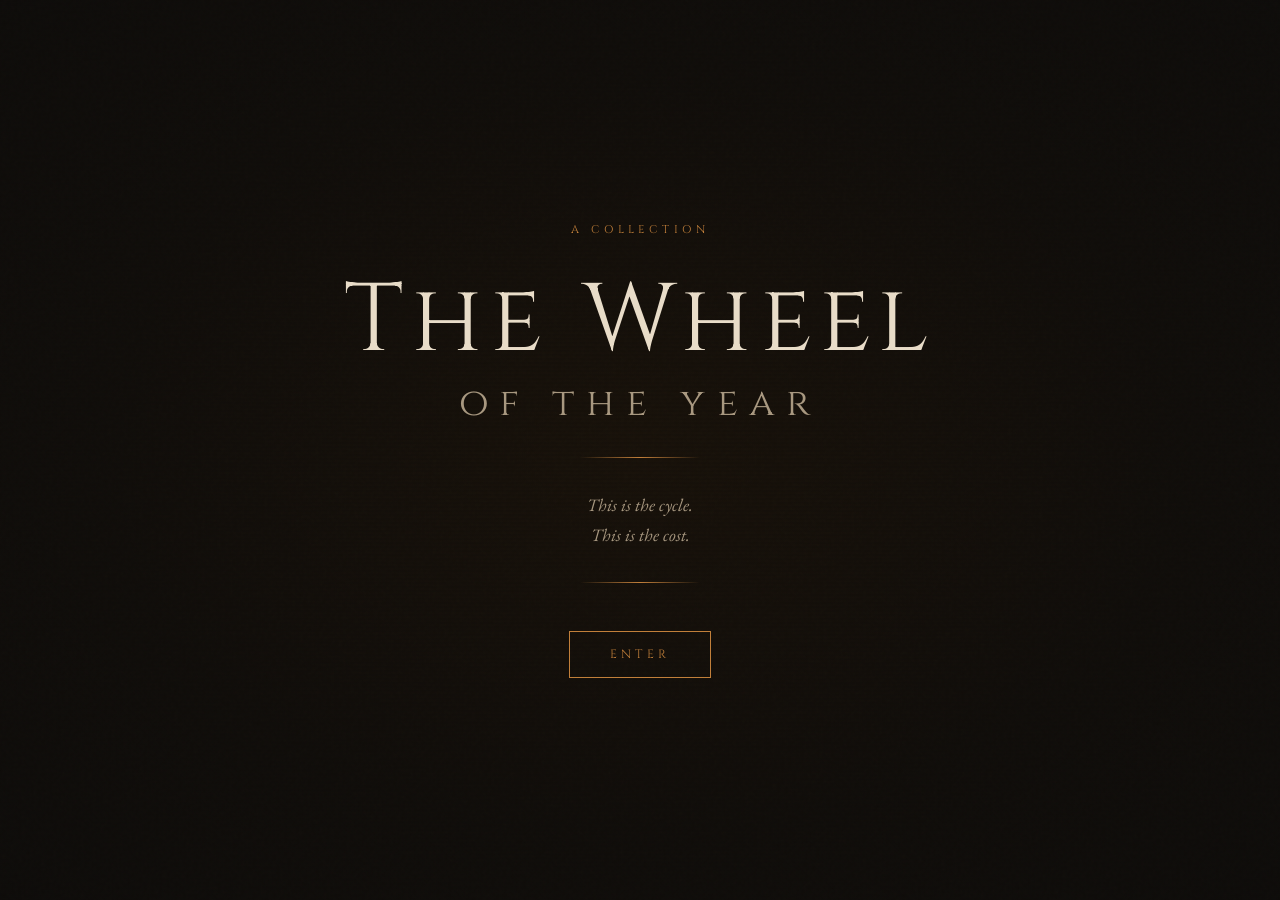
==== commit ca0e7651: "wheleupdate" ====
--- a/wheel.html
+++ b/wheel.html
@@ -21,8 +21,9 @@
       <span>of the year</span>
     </h1>
     <div class="landing-divider"></div>
-    <p class="landing-sub"><em>This is the cycle. This is the cost.</em></p>
-    <button class="enter-btn" onclick="enterWheel()">Enter</button>
+    <p class="landing-sub"><em>This is the cycle. <br> This is the cost.</em></p>
+    <div class="landing-divider"></div>
+    <button class="enter-btn" id="enter-btn">Enter</button>
   </div>
 </div>
 
@@ -31,122 +32,119 @@
   <div class="wheel-bg"></div>
   <p class="wheel-title">The Wheel</p>
 
-  <svg id="wheel-svg" viewBox="0 0 200 200" xmlns="http://www.w3.org/2000/svg">
-    <circle cx="100" cy="100" r="92" class="wheel-ring-outer"/>
-    <circle cx="100" cy="100" r="78" class="wheel-ring"/>
-    <circle cx="100" cy="100" r="24" class="wheel-ring" opacity="0.2"/>
-    <circle cx="100" cy="100" r="50" class="wheel-ring" opacity="0.1"/>
-    <defs>
-      <clipPath id="center-mask">
-        <path fill-rule="evenodd" d="M0 0h200v200H0Z M100 100m-50,0a50,50 0 1,0 100,0a50,50 0 1,0-100,0Z"/>
-      </clipPath>
-    </defs>
-    <g clip-path="url(#center-mask)">
-      <line x1="100" y1="22" x2="100" y2="50" class="wheel-spoke"/>
-      <line x1="100" y1="150" x2="100" y2="178" class="wheel-spoke"/>
-      <line x1="22" y1="100" x2="50" y2="100" class="wheel-spoke"/>
-      <line x1="150" y1="100" x2="178" y2="100" class="wheel-spoke"/>
-      <line x1="44.9" y1="44.9" x2="64.7" y2="64.7" class="wheel-cross-spoke"/>
-      <line x1="135.3" y1="135.3" x2="155.1" y2="155.1" class="wheel-cross-spoke"/>
-      <line x1="155.1" y1="44.9" x2="135.3" y2="64.7" class="wheel-cross-spoke"/>
-      <line x1="64.7" y1="135.3" x2="44.9" y2="155.1" class="wheel-cross-spoke"/>
-    </g>
-    <text x="100" y="58" class="season-label" opacity="0.3">DARK HALF</text>
-    <text x="100" y="148" class="season-label" opacity="0.3">LIGHT HALF</text>
-    <text x="100" y="97" class="wheel-centre-title">THE</text>
-    <text x="100" y="104" class="wheel-centre-title">WHEEL</text>
-
-    <g class="sabbat-node" data-sabbat="yule" onclick="openModal('yule')">
-      <circle cx="100" cy="22" r="10"/>
-      <circle class="moon-shell" cx="100" cy="22" r="8"/>
-      <circle class="moon-phase full" cx="100" cy="22" r="6"/>
-      <text x="100" y="48" class="node-name">YULE</text>
-      <text x="100" y="54" class="node-date">Winter Solstice</text>
-    </g>
-
-    <g class="sabbat-node" data-sabbat="imbolc" onclick="openModal('imbolc')">
-      <circle cx="145.1" cy="44.9" r="10"/>
-      <circle class="moon-shell" cx="145.1" cy="44.9" r="8"/>
-      <circle class="moon-phase" cx="145.1" cy="44.9" r="6"/>
-      <circle class="moon-shadow" cx="148.1" cy="44.9" r="6"/>
-      <text x="165" y="52" class="node-name">IMBOLC</text>
-      <text x="165" y="58" class="node-date">~1 February</text>
-    </g>
-
-    <g class="sabbat-node" data-sabbat="ostara" onclick="openModal('ostara')">
-      <circle cx="178" cy="100" r="10"/>
-      <circle class="moon-shell" cx="178" cy="100" r="8"/>
-      <circle class="moon-phase" cx="178" cy="100" r="6"/>
-      <circle class="moon-shadow" cx="178" cy="97" r="6"/>
-      <text x="194" y="104" class="node-name">OSTARA</text>
-      <text x="194" y="110" class="node-date">Spring Equinox</text>
-    </g>
-
-    <g class="sabbat-node" data-sabbat="beltane" onclick="openModal('beltane')">
-      <circle cx="155.1" cy="155.1" r="10"/>
-      <circle class="moon-shell" cx="155.1" cy="155.1" r="8"/>
-      <circle class="moon-phase" cx="155.1" cy="155.1" r="6"/>
-      <circle class="moon-shadow" cx="152.1" cy="155.1" r="6"/>
-      <text x="165" y="176" class="node-name">BELTANE</text>
-      <text x="165" y="182" class="node-date">~1 May</text>
-    </g>
-
-    <g class="sabbat-node" data-sabbat="litha" onclick="openModal('litha')">
-      <circle cx="100" cy="178" r="10"/>
-      <circle class="moon-shell" cx="100" cy="178" r="8"/>
-      <circle class="moon-phase new" cx="100" cy="178" r="6"/>
-      <text x="100" y="204" class="node-name">LITHA</text>
-      <text x="100" y="210" class="node-date">Summer Solstice</text>
-    </g>
-
-    <g class="sabbat-node" data-sabbat="lughnasadh" onclick="openModal('lughnasadh')">
-      <circle cx="44.9" cy="155.1" r="10"/>
-      <circle class="moon-shell" cx="44.9" cy="155.1" r="8"/>
-      <circle class="moon-phase" cx="44.9" cy="155.1" r="6"/>
-      <circle class="moon-shadow" cx="42" cy="155.1" r="6"/>
-      <text x="35" y="176" class="node-name">LUGHNASADH</text>
-      <text x="35" y="182" class="node-date">~1 August</text>
-    </g>
-
-    <g class="sabbat-node" data-sabbat="mabon" onclick="openModal('mabon')">
-      <circle cx="22" cy="100" r="10"/>
-      <circle class="moon-shell" cx="22" cy="100" r="8"/>
-      <circle class="moon-phase" cx="22" cy="100" r="6"/>
-      <circle class="moon-shadow" cx="22" cy="97" r="6"/>
-      <text x="6" y="104" class="node-name">MABON</text>
-      <text x="6" y="110" class="node-date">Autumn Equinox</text>
-    </g>
-
-    <g class="sabbat-node" data-sabbat="samhain" onclick="openModal('samhain')">
-      <circle cx="44.9" cy="44.9" r="10"/>
-      <circle class="moon-shell" cx="44.9" cy="44.9" r="8"/>
-      <circle class="moon-phase" cx="44.9" cy="44.9" r="6"/>
-      <circle class="moon-shadow" cx="47.9" cy="44.9" r="6"/>
-      <text x="35" y="52" class="node-name">SAMHAIN</text>
-      <text x="35" y="58" class="node-date">~31 October</text>
-    </g>
-  </svg>
-
-  <div class="wheel-prose-hub">
-    <div class="prose-grid">
-      <div class="prose-item">
-        <img src="assets/images/shapeofit.png" alt="The Shape of It" class="prose-image"/>
-        <p class="prose-label">The Shape of It</p>
-      </div>
-      <div class="prose-item">
-        <img src="assets/images/TheCycle.png" alt="The Cycle" class="prose-image"/>
-        <p class="prose-label">The Cycle</p>
-      </div>
-      <div class="prose-item">
-        <img src="assets/images/TheCrossing.png" alt="The Crossing" class="prose-image"/>
-        <p class="prose-label">The Crossing</p>
-      </div>
-      <div class="prose-item">
-        <img src="assets/images/theending.png" alt="The Ending" class="prose-image"/>
-        <p class="prose-label">The Ending</p>
+  <div class="wheel-wrapper"> 
+  
+    <svg id="wheel-svg" viewBox="-12 -12 224 224" xmlns="http://www.w3.org/2000/svg">
+      <circle cx="100" cy="100" r="92" class="wheel-ring-outer"/>
+      <circle cx="100" cy="100" r="78" class="wheel-ring"/>
+      <circle cx="100" cy="100" r="24" class="wheel-ring" opacity="0.2"/>
+      <circle cx="100" cy="100" r="50" class="wheel-ring" opacity="0.1"/>
+      <defs>
+        <clipPath id="center-mask">
+          <path fill-rule="evenodd" d="M0 0h200v200H0Z M100 100m-50,0a50,50 0 1,0 100,0a50,50 0 1,0-100,0Z"/>
+        </clipPath>
+      </defs>
+      <g clip-path="url(#center-mask)">
+        <line x1="100" y1="22" x2="100" y2="50" class="wheel-spoke"/>
+        <line x1="100" y1="150" x2="100" y2="178" class="wheel-spoke"/>
+        <line x1="22" y1="100" x2="50" y2="100" class="wheel-spoke"/>
+        <line x1="150" y1="100" x2="178" y2="100" class="wheel-spoke"/>
+        <line x1="44.9" y1="44.9" x2="64.7" y2="64.7" class="wheel-cross-spoke"/>
+        <line x1="135.3" y1="135.3" x2="155.1" y2="155.1" class="wheel-cross-spoke"/>
+        <line x1="155.1" y1="44.9" x2="135.3" y2="64.7" class="wheel-cross-spoke"/>
+        <line x1="64.7" y1="135.3" x2="44.9" y2="155.1" class="wheel-cross-spoke"/>
+      </g>
+      
+      <text x="100" y="58" class="season-label" opacity="0.3">DARK HALF</text>
+      <text x="100" y="148" class="season-label" opacity="0.3">LIGHT HALF</text>
+      <text x="100" y="97" class="wheel-centre-title">THE</text>
+      <text x="100" y="104" class="wheel-centre-title">WHEEL</text>
+
+      <g class="sabbat-node" data-sabbat="yule" tabindex="0" role="button">
+        <circle cx="100" cy="22" r="10"/>
+        <circle class="moon-shell" cx="100" cy="22" r="8"/>
+        <circle class="moon-phase full" cx="100" cy="22" r="6"/>
+        <text x="100" y="40" class="node-name">YULE</text>
+        <text x="100" y="46" class="node-date">Winter Solstice</text>
+      </g>
+
+      <g class="sabbat-node" data-sabbat="imbolc" tabindex="0" role="button">
+        <circle cx="155.1" cy="44.9" r="10"/>
+        <circle class="moon-shell" cx="155.1" cy="44.9" r="8"/>
+        <circle class="moon-phase" cx="155.1" cy="44.9" r="6"/>
+        <circle class="moon-shadow" cx="158.1" cy="44.9" r="6"/>
+        <text x="155.1" y="62" class="node-name">IMBOLC</text>
+        <text x="155.1" y="68" class="node-date">~1 February</text>
+      </g>
+
+      <g class="sabbat-node" data-sabbat="ostara" tabindex="0" role="button">
+        <circle cx="178" cy="100" r="10"/>
+        <circle class="moon-shell" cx="178" cy="100" r="8"/>
+        <circle class="moon-phase" cx="178" cy="100" r="6"/>
+        <circle class="moon-shadow" cx="178" cy="97" r="6"/>
+        <text x="178" y="118" class="node-name">OSTARA</text>
+        <text x="178" y="124" class="node-date">Spring Equinox</text>
+      </g>
+
+      <g class="sabbat-node" data-sabbat="beltane" tabindex="0" role="button">
+        <circle cx="155.1" cy="155.1" r="10"/>
+        <circle class="moon-shell" cx="155.1" cy="155.1" r="8"/>
+        <circle class="moon-phase" cx="155.1" cy="155.1" r="6"/>
+        <circle class="moon-shadow" cx="152.1" cy="155.1" r="6"/>
+        <text x="155.1" y="173" class="node-name">BELTANE</text>
+        <text x="155.1" y="179" class="node-date">~1 May</text>
+      </g>
+
+      <g class="sabbat-node" data-sabbat="litha" tabindex="0" role="button">
+        <circle cx="100" cy="178" r="10"/>
+        <circle class="moon-shell" cx="100" cy="178" r="8"/>
+        <circle class="moon-phase new" cx="100" cy="178" r="6"/>
+        <text x="100" y="200" class="node-name">LITHA</text>
+        <text x="100" y="206" class="node-date">Summer Solstice</text>
+      </g>
+
+      <g class="sabbat-node" data-sabbat="lughnasadh" tabindex="0" role="button">
+        <circle cx="44.9" cy="155.1" r="10"/>
+        <circle class="moon-shell" cx="44.9" cy="155.1" r="8"/>
+        <circle class="moon-phase" cx="44.9" cy="155.1" r="6"/>
+        <circle class="moon-shadow" cx="42" cy="155.1" r="6"/>
+        <text x="44.9" y="173" class="node-name">LUGHNASADH</text>
+        <text x="44.9" y="179" class="node-date">~1 August</text>
+      </g>
+
+      <g class="sabbat-node" data-sabbat="mabon" tabindex="0" role="button">
+        <circle cx="22" cy="100" r="10"/>
+        <circle class="moon-shell" cx="22" cy="100" r="8"/>
+        <circle class="moon-phase" cx="22" cy="100" r="6"/>
+        <circle class="moon-shadow" cx="22" cy="97" r="6"/>
+        <text x="22" y="118" class="node-name">MABON</text>
+        <text x="22" y="124" class="node-date">Autumn Equinox</text>
+      </g>
+
+      <g class="sabbat-node" data-sabbat="samhain" tabindex="0" role="button">
+        <circle cx="44.9" cy="44.9" r="10"/>
+        <circle class="moon-shell" cx="44.9" cy="44.9" r="8"/>
+        <circle class="moon-phase" cx="44.9" cy="44.9" r="6"/>
+        <circle class="moon-shadow" cx="47.9" cy="44.9" r="6"/>
+        <text x="44.9" y="62" class="node-name">SAMHAIN</text>
+        <text x="44.9" y="68" class="node-date">~31 October</text>
+      </g>
+    </svg>
+
+    <div class="wheel-prose-hub" aria-label="Primary prose">
+      <div class="wheel-prose-core">
+        <p class="wheel-prose-kicker">Primary prose</p>
+        <div class="wheel-prose-grid">
+          <button class="prose-node" type="button" data-entry="shape-of-it">The Shape of It</button>
+          <button class="prose-node" type="button" data-entry="cycle">The Cycle</button>
+          <button class="prose-node" type="button" data-entry="crossing">The Crossing</button>
+          <button class="prose-node" type="button" data-entry="ending">The Ending</button>      
+        </div>
       </div>
     </div>
-  </div>
+    
+  </div> <p class="wheel-hint">Select a sabbat to read</p>
+</div>
 
 
 <!-- ── PREVIEW MODAL ── -->
--- a/src/styles/wheel-standalone.css
+++ b/src/styles/wheel-standalone.css
@@ -209,6 +209,7 @@
   fill: var(--parchment-dim);
   text-anchor: middle;
     dominant-baseline: hanging;
+}
 .sabbat-node:hover text.node-name,
 .sabbat-node.active text.node-name { fill: var(--amber-bright); }
 
@@ -218,7 +219,7 @@
   fill: var(--ash);
   text-anchor: middle;
     dominant-baseline: hanging;
-
+}
 .wheel-centre-title {
   font-family: 'Cinzel', serif;
   font-size: 7px;
@@ -238,16 +239,44 @@
   opacity: 0.5;
 }
 
+/* ── LITHA LABEL ── 
+.litha-label {
+  position: relative;
+  text-align: center;
+  margin-top: 1rem;
+  cursor: pointer;
+  transition: opacity 0.2s ease;
+}
+
+.litha-label:hover {
+  opacity: 0.7;
+}
+
+.litha-name {
+  font-family: 'Cinzel', serif;
+  font-size: 1rem;
+  font-weight: 600;
+  color: var(--amber);
+  margin: 0;
+  letter-spacing: 0.1em;
+}
+
+.litha-date {
+  font-family: 'EB Garamond', serif;
+  font-size: 0.85rem;
+  font-style: italic;
+  color: var(--parchment-dim);
+  margin: 0.25rem 0 0 0;
+}*/
+
 /* ── PROSE HUB ── */
 .wheel-prose-hub {
-  position: absolute;
-  bottom: 2rem;
-  left: 50%;
-  transform: translateX(-50%);
+  position: relative;
   z-index: 1;
   width: 100%;
   max-width: 800px;
   padding: 0 2rem;
+  margin-top: 3rem;
 }
 
 .prose-grid {
